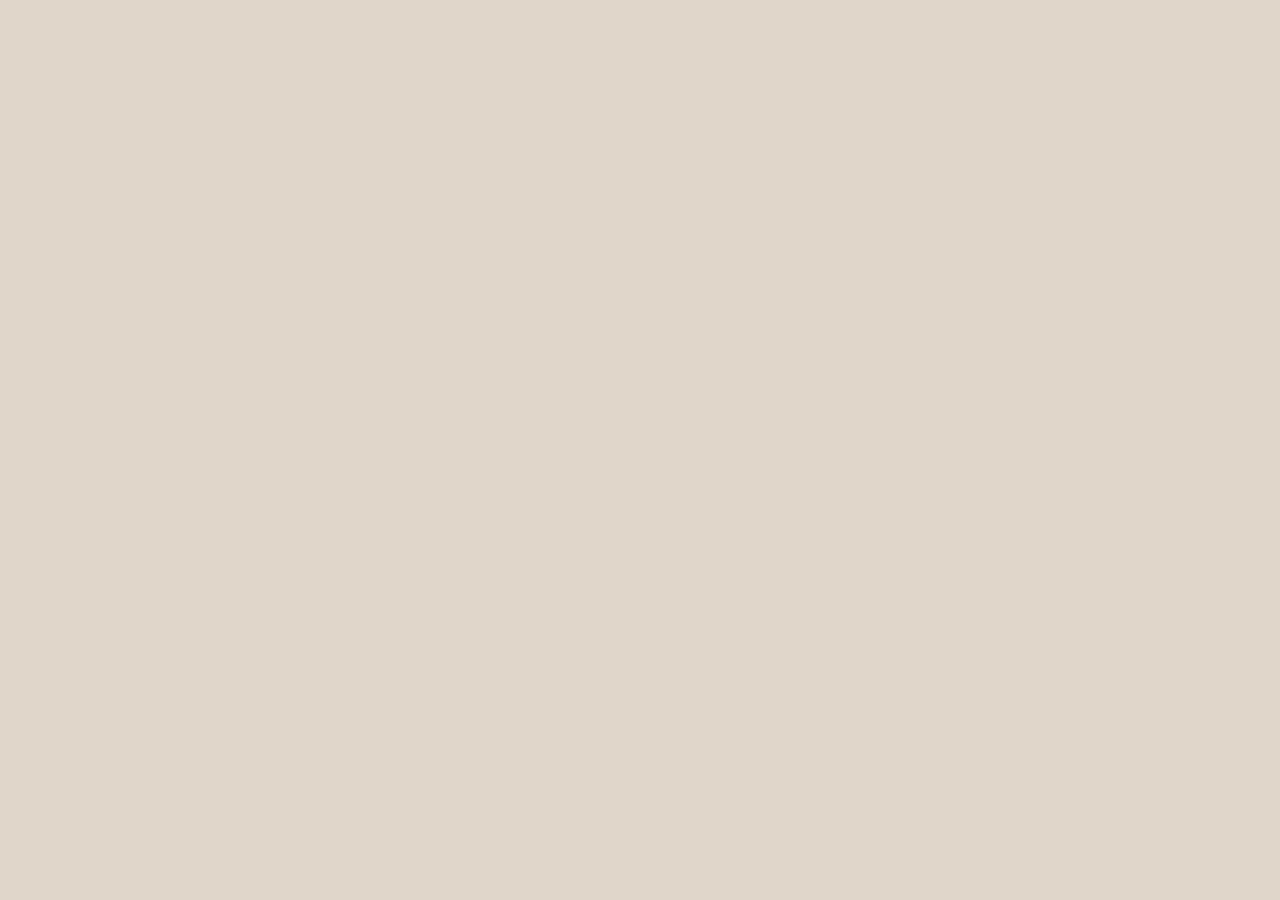
==== menu.html @ de67cc19 "init: add base layout structure" ====
<!doctype html>
<html lang="en">
  <head>
    <meta charset="utf-8" />
    <meta name="viewport" content="width=device-width, initial-scale=1.0" />
    <title>Menu — Coffee House</title>
    <link rel="preconnect" href="https://fonts.googleapis.com" />
    <link rel="preconnect" href="https://fonts.gstatic.com" crossorigin />
    <link
      rel="stylesheet"
      href="https://fonts.googleapis.com/css2?family=Inter:ital,wght@0,400;0,600;1,600&display=swap"
    />
    <link rel="stylesheet" href="style.css" />
  </head>
  <body>
    <header class="header"></header>
    <main class="main"></main>
    <footer class="footer"></footer>
    <dialog class="modal"></dialog>
  </body>
</html>
---- style.css ----
:root {
  --color-text-primary: #403f3d;
  --color-text-inverse: #e1d4c9;
  --color-text-accent: #b0907a;
  --color-bg-page: #e1d4c9;
  --color-bg-container: #665f55;
  --color-bg-overlay: rgba(64, 63, 61, 0.8);
  --color-border-primary: #c1b6ad;
  --color-border-inverse: #665f55;
}

:root.dark {
  --color-text-primary: #e1d4c9;
  --color-text-inverse: #e1d4c9;
  --color-text-accent: #b0907a;
  --color-bg-page: #292826;
  --color-bg-container: #403f3d;
  --color-bg-overlay: rgba(41, 40, 38, 0.8);
  --color-border-primary: #665f55;
  --color-border-inverse: #c1b6ad;
}

*,
*::before,
*::after {
  margin: 0;
  padding: 0;
  box-sizing: border-box;
}

html {
  scroll-behavior: smooth;
}

body {
  font-family:
    "Inter",
    system-ui,
    -apple-system,
    "Segoe UI",
    sans-serif;
  font-size: 16px;
  font-weight: 400;
  line-height: 1.5;
  color: var(--color-text-primary);
  background-color: var(--color-bg-page);
}

h1,
h2,
h3,
h4,
h5,
h6,
p {
  overflow-wrap: break-word;
}

ul,
ol {
  list-style: none;
}

a {
  color: inherit;
  text-decoration: none;
}

img,
picture,
video,
svg {
  display: block;
  max-width: 100%;
}

input,
button,
textarea,
select {
  font: inherit;
  color: inherit;
  background-color: transparent;
  border: none;
}

button {
  cursor: pointer;
}

table {
  border-collapse: collapse;
}

.container {
  max-width: 1390px;
  padding-left: 15px;
  padding-right: 15px;
}
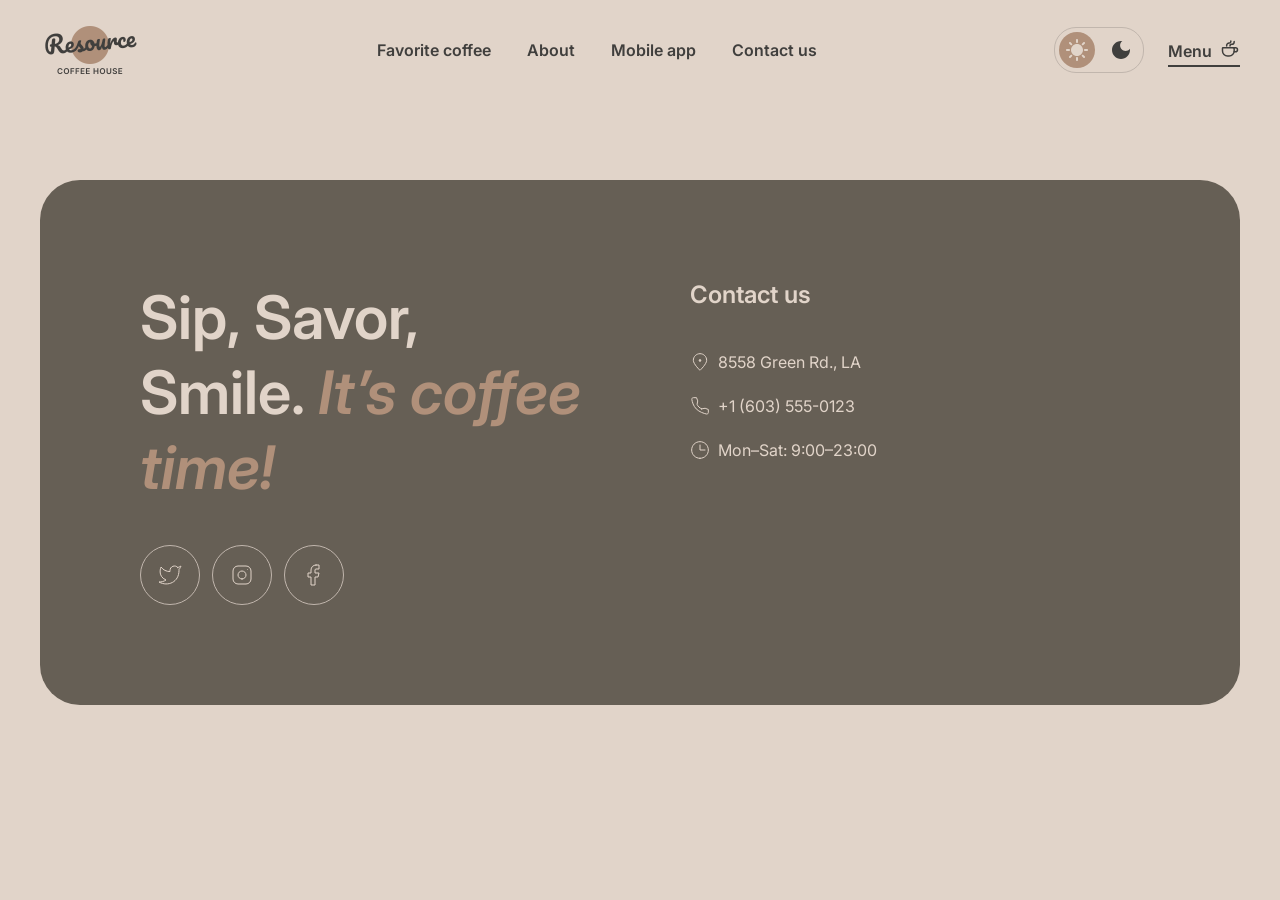
==== commit b577a757: "feat: add layout for hero, about, mobile app and footer" ====
--- a/menu.html
+++ b/menu.html
@@ -1,21 +1,120 @@
-<!doctype html>
+<!DOCTYPE html>
 <html lang="en">
   <head>
-    <meta charset="utf-8" />
-    <meta name="viewport" content="width=device-width, initial-scale=1.0" />
+    <meta charset="utf-8">
+    <meta name="viewport" content="width=device-width, initial-scale=1.0">
     <title>Menu — Coffee House</title>
-    <link rel="preconnect" href="https://fonts.googleapis.com" />
-    <link rel="preconnect" href="https://fonts.gstatic.com" crossorigin />
-    <link
-      rel="stylesheet"
-      href="https://fonts.googleapis.com/css2?family=Inter:ital,wght@0,400;0,600;1,600&display=swap"
-    />
-    <link rel="stylesheet" href="style.css" />
+    <link rel="preload" href="assets/images/logo.png" as="image" type="image/png">
+    <link rel="preload" href="assets/images/logo-dark.png" as="image" type="image/png">
+    <link rel="preconnect" href="https://fonts.googleapis.com">
+    <link rel="preconnect" href="https://fonts.gstatic.com" crossorigin>
+    <link rel="stylesheet" href="https://fonts.googleapis.com/css2?family=Inter:ital,opsz,wght@0,14..32,400;0,14..32,600;1,14..32,600&display=swap">
+    <link rel="stylesheet" href="style.css">
   </head>
   <body>
-    <header class="header"></header>
+<header class="header">
+      <div class="container">
+        <div class="header__menu">
+          <a class="logo" href="index.html">
+            <img class="logo__image logo__image--light" src="assets/images/logo.png" alt="Resource Coffee House" width="100" height="60">
+            <img class="logo__image logo__image--dark" src="assets/images/logo-dark.png" alt="Resource Coffee House" width="100" height="60">
+          </a>
+          <nav class="nav">
+            <ul class="nav__list">
+              <li class="nav__item">
+                <a class="nav__link" href="index.html#favorite-coffee">Favorite coffee</a>
+              </li>
+              <li class="nav__item">
+                <a class="nav__link" href="index.html#about">About</a>
+              </li>
+              <li class="nav__item">
+                <a class="nav__link" href="index.html#mobile-app">Mobile app</a>
+              </li>
+              <li class="nav__item">
+                <a class="nav__link" href="index.html#contacts">Contact us</a>
+              </li>
+            </ul>
+          </nav>
+          <div class="header__actions">
+            <input class="theme-switch__input visually-hidden" type="checkbox" id="theme-switch">
+            <label class="theme-switch" for="theme-switch">
+              <span class="theme-switch__indicator"></span>
+              <span class="theme-switch__icon theme-switch__icon--light"><svg class="theme-switch__svg" viewBox="0 0 22 22" xmlns="http://www.w3.org/2000/svg" xmlns:xlink="http://www.w3.org/1999/xlink" width="22" height="22" fill="none"> <path d="M10 3L10 1C10 0.45 10.45 0 11 0C11.55 0 12 0.45 12 1L12 3C12 3.55 11.55 4 11 4C10.45 4 10 3.55 10 3ZM17.36 6.05L18.77 4.63C19.16 4.24 19.16 3.61 18.77 3.22C18.38 2.83 17.75 2.83 17.36 3.22L15.95 4.64C15.56 5.03 15.56 5.66 15.95 6.05C16.34 6.44 16.97 6.44 17.36 6.05ZM21 10L19 10C18.45 10 18 10.45 18 11C18 11.55 18.45 12 19 12L21 12C21.55 12 22 11.55 22 11C22 10.45 21.55 10 21 10ZM11 18C10.45 18 10 18.45 10 19L10 21C10 21.55 10.45 22 11 22C11.55 22 12 21.55 12 21L12 19C12 18.45 11.55 18 11 18ZM4.64 6.05L3.22 4.64C2.83 4.25 2.83 3.61 3.22 3.23C3.61 2.85 4.25 2.84 4.63 3.23L6.04 4.64C6.43 5.03 6.43 5.67 6.04 6.05C5.65 6.43 5.02 6.44 4.64 6.05ZM15.95 15.95C15.56 16.34 15.56 16.98 15.95 17.36L17.36 18.77C17.75 19.16 18.39 19.16 18.77 18.77C19.16 18.38 19.16 17.74 18.77 17.36L17.36 15.95C16.98 15.56 16.34 15.56 15.95 15.95ZM1 12L3 12C3.55 12 4 11.55 4 11C4 10.45 3.55 10 3 10L1 10C0.45 10 0 10.45 0 11C0 11.55 0.45 12 1 12ZM4.64 18.78L6.05 17.37C6.44 16.98 6.44 16.34 6.05 15.96C5.66 15.58 5.02 15.57 4.64 15.96L3.23 17.37C2.84 17.76 2.84 18.4 3.23 18.78C3.61 19.17 4.25 19.17 4.64 18.78ZM11 5C7.69 5 5 7.69 5 11C5 14.31 7.69 17 11 17C14.31 17 17 14.31 17 11C17 7.69 14.31 5 11 5Z" fill="currentColor" fill-rule="evenodd" /> </svg></span>
+              <span class="theme-switch__icon theme-switch__icon--dark"><svg class="theme-switch__svg" viewBox="0 0 18 18" xmlns="http://www.w3.org/2000/svg" xmlns:xlink="http://www.w3.org/1999/xlink" width="18" height="18" fill="none"> <path d="M9 0C4.03 0 0 4.03 0 9C0 13.97 4.03 18 9 18C13.97 18 18 13.97 18 9C18 8.54 17.96 8.08 17.9 7.64C16.92 9.01 15.32 9.9 13.5 9.9C10.52 9.9 8.1 7.48 8.1 4.5C8.1 2.69 8.99 1.08 10.36 0.0999999C9.92 0.0399999 9.46 0 9 0Z" fill="currentColor" fill-rule="nonzero" /> </svg></span>
+              <span class="visually-hidden">Switch colour theme</span>
+            </label>
+            <a class="menu-link" href="menu.html" aria-current="page"
+              >Menu<svg class="menu-link__icon" viewBox="0 0 24 24" xmlns="http://www.w3.org/2000/svg" xmlns:xlink="http://www.w3.org/1999/xlink" width="20" height="20" fill="none">  <path d="M0 9.4C0 9.73137 0.268629 10 0.6 10L13.4 10C13.7314 10 14 9.73137 14 9.4L14 6C14 2.68629 11.3137 0 8 0L6 0C2.68629 0 0 2.68629 0 6L0 9.4Z" stroke="currentColor" stroke-linecap="round" stroke-linejoin="round" transform="matrix(-1,0,0,-1,17,21)"  vector-effect="non-scaling-stroke"/> <path d="M5 5.5C5 4.5 4.28571 3.5 2.85714 3.5C1.27919 3.5 0 2.22081 0 0.642857L0 0" stroke="currentColor" stroke-linecap="round" stroke-linejoin="round" transform="matrix(-1,0,0,1,17,3.5)"  vector-effect="non-scaling-stroke"/> <path d="M5 6L5 5.5C5 3.84315 3.65685 2.5 2 2.5C0.895431 2.5 0 1.60457 0 0.5L0 0" stroke="currentColor" stroke-linecap="round" stroke-linejoin="round" transform="matrix(-1,0,0,1,13,3)"  vector-effect="non-scaling-stroke"/> <path d="M16 11L18.5 11C19.8807 11 21 12.1193 21 13.5C21 14.8807 19.8807 16 18.5 16L17 16" stroke="currentColor" stroke-linecap="round" stroke-linejoin="round"  vector-effect="non-scaling-stroke"/> </svg></a>
+            <button class="burger" type="button">
+              <span class="visually-hidden">Menu</span>
+              <span class="burger__line burger__line--top"></span>
+              <span class="burger__line burger__line--bottom"></span>
+            </button>
+          </div>
+        </div>
+      </div>
+    </header>
+<div class="mobile-menu">
+      <nav class="mobile-menu__nav">
+        <ul class="mobile-menu__list">
+            <li class="mobile-menu__item"><a class="mobile-menu__link" href="index.html#favorite-coffee">Favorite coffee</a></li>
+            <li class="mobile-menu__item"><a class="mobile-menu__link" href="index.html#about">About</a></li>
+            <li class="mobile-menu__item"><a class="mobile-menu__link" href="index.html#mobile-app">Mobile app</a></li>
+            <li class="mobile-menu__item"><a class="mobile-menu__link" href="index.html#contacts">Contact us</a></li>
+        </ul>
+      </nav>
+      <a class="mobile-menu__cta" href="menu.html" aria-current="page">Menu<svg class="menu-link__icon" viewBox="0 0 24 24" xmlns="http://www.w3.org/2000/svg" xmlns:xlink="http://www.w3.org/1999/xlink" width="20" height="20" fill="none">  <path d="M0 9.4C0 9.73137 0.268629 10 0.6 10L13.4 10C13.7314 10 14 9.73137 14 9.4L14 6C14 2.68629 11.3137 0 8 0L6 0C2.68629 0 0 2.68629 0 6L0 9.4Z" stroke="currentColor" stroke-linecap="round" stroke-linejoin="round" transform="matrix(-1,0,0,-1,17,21)"  vector-effect="non-scaling-stroke"/> <path d="M5 5.5C5 4.5 4.28571 3.5 2.85714 3.5C1.27919 3.5 0 2.22081 0 0.642857L0 0" stroke="currentColor" stroke-linecap="round" stroke-linejoin="round" transform="matrix(-1,0,0,1,17,3.5)"  vector-effect="non-scaling-stroke"/> <path d="M5 6L5 5.5C5 3.84315 3.65685 2.5 2 2.5C0.895431 2.5 0 1.60457 0 0.5L0 0" stroke="currentColor" stroke-linecap="round" stroke-linejoin="round" transform="matrix(-1,0,0,1,13,3)"  vector-effect="non-scaling-stroke"/> <path d="M16 11L18.5 11C19.8807 11 21 12.1193 21 13.5C21 14.8807 19.8807 16 18.5 16L17 16" stroke="currentColor" stroke-linecap="round" stroke-linejoin="round"  vector-effect="non-scaling-stroke"/> </svg></a> </div>
     <main class="main"></main>
-    <footer class="footer"></footer>
+<footer class="footer" id="contacts">
+      <div class="container">
+        <div class="footer__inner">
+          <div class="footer__offer">
+            <h2 class="title title--invert">Sip, Savor, Smile. <em class="title__accent">It&rsquo;s coffee time!</em></h2>
+            <ul class="socials">
+              <li class="socials__item">
+                <a class="social-button" href="#" aria-label="Twitter">
+                  <svg class="social-button__icon" viewBox="0 0 24 24" xmlns="http://www.w3.org/2000/svg" xmlns:xlink="http://www.w3.org/1999/xlink" width="24" height="24" fill="none">  <path d="M19.86 4.54006C19.2577 3.84757 18.4573 3.35675 17.567 3.13398C16.6767 2.91122 15.7395 2.96725 14.8821 3.29451C14.0247 3.62177 13.2884 4.20446 12.773 4.96377C12.2575 5.72309 11.9877 6.62239 12 7.54006L12 8.54006C10.2426 8.58562 8.50127 8.19587 6.93101 7.4055C5.36074 6.61514 4.01032 5.44869 3 4.01006C3 4.01006 -1 13.0101 8 17.0101C5.94053 18.408 3.48716 19.109 1 19.0101C10 24.0101 21 19.0101 21 7.51006C20.9991 7.23151 20.9723 6.95365 20.92 6.68006C21.9406 5.67355 23 3.01006 23 3.01006C23 3.01006 20.9821 4.20217 19.86 4.54006Z" fill-rule="nonzero" stroke="currentColor" stroke-linecap="round" stroke-linejoin="round"  vector-effect="non-scaling-stroke"/> </svg>
+                </a>
+              </li>
+              <li class="socials__item">
+                <a class="social-button" href="#" aria-label="Instagram">
+                  <svg class="social-button__icon" viewBox="0 0 24 24" xmlns="http://www.w3.org/2000/svg" xmlns:xlink="http://www.w3.org/1999/xlink" width="24" height="24" fill="none">  <path d="M12 16C9.79086 16 8 14.2091 8 12C8 9.79086 9.79086 8 12 8C14.2091 8 16 9.79086 16 12C16 14.2091 14.2091 16 12 16Z" stroke="currentColor" stroke-linecap="round" stroke-linejoin="round"  vector-effect="non-scaling-stroke"/> <path d="M3 16C3 18.7614 5.23858 21 8 21L16 21C18.7614 21 21 18.7614 21 16L21 8C21 5.23858 18.7614 3 16 3L8 3C5.23858 3 3 5.23858 3 8L3 16Z" stroke="currentColor"  vector-effect="non-scaling-stroke"/> <path d="M17.5 6.51L17.51 6.5" stroke="currentColor" stroke-linecap="round" stroke-linejoin="round"  vector-effect="non-scaling-stroke"/> </svg>
+                </a>
+              </li>
+              <li class="socials__item">
+                <a class="social-button" href="#" aria-label="Facebook">
+                  <svg class="social-button__icon" viewBox="0 0 24 24" xmlns="http://www.w3.org/2000/svg" xmlns:xlink="http://www.w3.org/1999/xlink" width="24" height="24" fill="none">  <path d="M14 2C12.6739 2 11.4021 2.52678 10.4645 3.46447C9.52678 4.40215 9 5.67392 9 7L9 10L6 10L6 14L9 14L9 22L13 22L13 14L16 14L17 10L13 10L13 7C13 6.73478 13.1054 6.48043 13.2929 6.29289C13.4804 6.10536 13.7348 6 14 6L17 6L17 2L14 2Z" fill-rule="nonzero" stroke="currentColor" stroke-linecap="round" stroke-linejoin="round"  vector-effect="non-scaling-stroke"/> </svg>
+                </a>
+              </li>
+            </ul>
+          </div>
+          <div class="footer__contacts">
+            <h3 class="footer__subtitle">Contact us</h3>
+            <ul class="contacts">
+              <li class="contacts__item">
+                <a class="contacts__link" href="https://maps.google.com/?q=8558+Green+Rd+LA">
+                  <svg class="contacts__icon" viewBox="0 0 24 24" xmlns="http://www.w3.org/2000/svg" xmlns:xlink="http://www.w3.org/1999/xlink" width="20" height="20" fill="none">  <path d="M12 22C12 22 4 14.4183 4 10C4 5.58172 7.58172 2 12 2C16.4183 2 20 5.58172 20 10C20 14.4183 12 22 12 22Z" fill-rule="nonzero" stroke="currentColor"  vector-effect="non-scaling-stroke"/> <path d="M12 11C12.5523 11 13 10.5523 13 10C13 9.44771 12.5523 9 12 9C11.4477 9 11 9.44771 11 10C11 10.5523 11.4477 11 12 11Z" fill="currentColor" fill-rule="evenodd" /> <path d="M12 11C11.4477 11 11 10.5523 11 10C11 9.44771 11.4477 9 12 9C12.5523 9 13 9.44771 13 10C13 10.5523 12.5523 11 12 11Z" fill-rule="evenodd" stroke="currentColor" stroke-linecap="round" stroke-linejoin="round"  vector-effect="non-scaling-stroke"/> </svg>
+                  8558 Green Rd., LA
+                </a>
+              </li>
+              <li class="contacts__item">
+                <a class="contacts__link" href="tel:+16035550123">
+                  <svg class="contacts__icon" viewBox="0 0 24 24" xmlns="http://www.w3.org/2000/svg" xmlns:xlink="http://www.w3.org/1999/xlink" width="20" height="20" fill="none">  <path d="M13.9998 15.5C11.2181 14.1038 9.49985 12.5 8.49985 10L9.2698 5.8699L7.81436 2L4.06344 2C2.9359 2 2.04809 2.93271 2.21653 4.0476C2.63707 6.83112 3.87678 11.8769 7.49985 15.5C11.3043 19.3044 16.7833 20.9557 19.8 21.6123C20.9647 21.8658 21.9999 20.9575 21.9999 19.7655L21.9998 16.1812L18.1181 14.702L13.9998 15.5Z" fill-rule="nonzero" stroke="currentColor" stroke-linecap="round" stroke-linejoin="round"  vector-effect="non-scaling-stroke"/> </svg>
+                  +1 (603) 555-0123
+                </a>
+              </li>
+              <li class="contacts__item">
+                <a class="contacts__link" href="#">
+                  <svg class="contacts__icon" viewBox="0 0 24 24" xmlns="http://www.w3.org/2000/svg" xmlns:xlink="http://www.w3.org/1999/xlink" width="20" height="20" fill="none">  <path d="M12 6L12 12L18 12" stroke="currentColor" stroke-linecap="round" stroke-linejoin="round"  vector-effect="non-scaling-stroke"/> <path d="M12 22C6.47715 22 2 17.5228 2 12C2 6.47715 6.47715 2 12 2C17.5228 2 22 6.47715 22 12C22 17.5228 17.5228 22 12 22Z" stroke="currentColor" stroke-linecap="round" stroke-linejoin="round"  vector-effect="non-scaling-stroke"/> </svg>
+                  Mon–Sat: 9:00–23:00
+                </a>
+              </li>
+            </ul>
+          </div>
+        </div>
+      </div>
+    </footer>
     <dialog class="modal"></dialog>
+    <script src="script.js" defer></script>
   </body>
 </html>
--- a/style.css
+++ b/style.css
@@ -9,7 +9,7 @@
   --color-border-inverse: #665f55;
 }
 
-:root.dark {
+:root[data-theme="dark"] {
   --color-text-primary: #e1d4c9;
   --color-text-inverse: #e1d4c9;
   --color-text-accent: #b0907a;
@@ -26,6 +26,7 @@
   margin: 0;
   padding: 0;
   box-sizing: border-box;
+  -webkit-tap-highlight-color: transparent;
 }
 
 html {
@@ -66,6 +67,20 @@
   text-decoration: none;
 }
 
+::selection {
+  color: var(--color-text-inverse);
+  background-color: var(--color-text-accent);
+}
+
+:focus {
+  outline: none;
+}
+
+:focus-visible {
+  outline: 2px solid var(--color-text-accent);
+  outline-offset: 2px;
+}
+
 img,
 picture,
 video,
@@ -93,7 +108,736 @@
 }
 
 .container {
-  max-width: 1390px;
-  padding-left: 15px;
-  padding-right: 15px;
-}
+  max-width: 1440px;
+  margin: 0 auto;
+  padding: 0 16px;
+}
+
+.header {
+  position: relative;
+  z-index: 20;
+  padding-top: 20px;
+}
+
+.header__menu {
+  display: flex;
+  align-items: center;
+  justify-content: space-between;
+  gap: 24px;
+  min-height: 60px;
+}
+
+.logo {
+  flex-shrink: 0;
+}
+
+.logo__image {
+  width: 100px;
+  height: 60px;
+}
+
+.logo__image--dark {
+  display: none;
+}
+
+:root[data-theme="dark"] .logo__image--light {
+  display: none;
+}
+
+:root[data-theme="dark"] .logo__image--dark {
+  display: block;
+}
+
+.nav {
+  display: none;
+  flex-grow: 1;
+  justify-content: center;
+}
+
+.nav__list {
+  display: flex;
+  flex-wrap: wrap;
+  align-items: center;
+  justify-content: center;
+  gap: 12px clamp(16px, 2.8vw, 40px);
+}
+
+.nav__link {
+  position: relative;
+  font-size: 16px;
+  font-weight: 600;
+  line-height: 1.5;
+}
+
+.nav__link::after {
+  position: absolute;
+  right: 0;
+  bottom: -4px;
+  left: 0;
+  height: 2px;
+  background-color: currentColor;
+  transform: scaleX(0);
+  transition: transform 0.2s;
+  content: "";
+}
+
+.nav__link:hover::after,
+.nav__link:focus-visible::after {
+  transform: scaleX(1);
+}
+
+.header__actions {
+  display: flex;
+  flex-shrink: 0;
+  align-items: center;
+  gap: 12px;
+}
+
+.theme-switch {
+  position: relative;
+  display: inline-flex;
+  align-items: center;
+  gap: 8px;
+  padding: 4px;
+  border: 1px solid var(--color-border-primary);
+  border-radius: 26px;
+  cursor: pointer;
+}
+
+.theme-switch__indicator {
+  position: absolute;
+  top: 4px;
+  left: 4px;
+  width: 44px;
+  height: 44px;
+  background-color: var(--color-text-accent);
+  border-radius: 50%;
+  transition: transform 0.3s ease;
+}
+
+.theme-switch__icon {
+  position: relative;
+  display: flex;
+  align-items: center;
+  justify-content: center;
+  width: 44px;
+  height: 44px;
+  color: var(--color-text-primary);
+  transition: color 0.3s ease;
+}
+
+.theme-switch__icon--light {
+  color: var(--color-text-inverse);
+}
+
+.theme-switch__input:checked + .theme-switch .theme-switch__indicator {
+  transform: translateX(52px);
+}
+
+.theme-switch__input:checked + .theme-switch .theme-switch__icon--light {
+  color: var(--color-text-primary);
+}
+
+.theme-switch__input:checked + .theme-switch .theme-switch__icon--dark {
+  color: var(--color-text-inverse);
+}
+
+.theme-switch__input:focus-visible + .theme-switch {
+  outline: 2px solid var(--color-text-accent);
+  outline-offset: 2px;
+}
+
+.visually-hidden {
+  position: absolute;
+  width: 1px;
+  height: 1px;
+  margin: -1px;
+  padding: 0;
+  overflow: hidden;
+  clip-path: inset(100%);
+  white-space: nowrap;
+}
+
+.menu-link {
+  position: relative;
+  display: none;
+  flex-shrink: 0;
+  align-items: baseline;
+  gap: 8px;
+  font-size: 16px;
+  font-weight: 600;
+  line-height: 1.5;
+  transition: color 0.2s;
+}
+
+.menu-link::after {
+  position: absolute;
+  right: 0;
+  bottom: -4px;
+  left: 0;
+  height: 2px;
+  background-color: currentColor;
+  transform: scaleX(0);
+  transition: transform 0.2s;
+  content: "";
+}
+
+.menu-link:hover::after,
+.menu-link:focus-visible::after,
+.menu-link[aria-current="page"]::after {
+  transform: scaleX(1);
+}
+
+.title {
+  font-size: 32px;
+  font-weight: 600;
+  line-height: 125%;
+  text-align: left;
+}
+
+.title__accent {
+  color: var(--color-text-accent);
+  font-style: italic;
+}
+
+.title--invert {
+  color: var(--color-text-inverse);
+}
+
+.about {
+  margin-top: 100px;
+}
+
+.about__grid {
+  display: grid;
+  gap: 40px;
+  margin-top: 40px;
+}
+
+.about__column {
+  display: grid;
+  min-width: 0;
+  gap: 40px;
+}
+
+.about__image {
+  width: 100%;
+  height: 590px;
+  background-repeat: no-repeat;
+  background-position: center;
+  background-size: cover;
+  border-radius: 40px;
+}
+
+.about__image--table,
+.about__image--man {
+  display: none;
+}
+
+.about__image--woman {
+  background-image: url("assets/images/about-woman.jpg");
+}
+
+.about__image--table {
+  background-image: url("assets/images/about-table.jpg");
+}
+
+.about__image--man {
+  background-image: url("assets/images/about-man.jpg");
+}
+
+.about__image--couple {
+  background-image: url("assets/images/about-couple.jpg");
+}
+
+.mobile-app {
+  margin-top: 100px;
+}
+
+.mobile-app__container {
+  display: flex;
+  flex-direction: column;
+  gap: 40px;
+}
+
+.mobile-app__offer {
+  display: flex;
+  flex-direction: column;
+  gap: 40px;
+}
+
+.mobile-app__text {
+  font-size: 16px;
+  font-weight: 400;
+  line-height: 150%;
+  text-align: left;
+}
+
+.mobile-app__buttons {
+  display: flex;
+  flex-direction: column;
+  gap: 20px;
+}
+
+.store-button {
+  display: inline-flex;
+  align-items: center;
+  gap: 8px;
+  width: 200px;
+  padding: 12px 20px;
+  color: var(--color-text-primary);
+  border: 1px solid var(--color-border-primary);
+  border-radius: 100px;
+  transition:
+    color 0.2s,
+    background-color 0.2s,
+    border-color 0.2s;
+}
+
+.store-button:hover,
+.store-button:focus-visible {
+  color: var(--color-text-inverse);
+  background-color: var(--color-bg-container);
+  border-color: var(--color-bg-container);
+}
+
+.store-button__icon {
+  flex-shrink: 0;
+}
+
+.store-button__label {
+  display: flex;
+  flex-direction: column;
+}
+
+.store-button__caption {
+  font-size: 10px;
+  font-weight: 600;
+  line-height: 1.4;
+}
+
+.store-button__name {
+  font-size: 18px;
+  font-weight: 600;
+  line-height: 1.25;
+}
+
+.mobile-app__screens {
+  width: 100%;
+  aspect-ratio: 1 / 1;
+  background-image: url("assets/images/mobile-app.png");
+  background-repeat: no-repeat;
+  background-position: center;
+  background-size: contain;
+}
+
+.footer__container {
+  display: flex;
+  flex-direction: column;
+  justify-content: center;
+  align-items: center;
+  gap: 40px;
+  padding: 60px 16px 60px 16px;
+  border-radius: 40px;
+}
+
+.footer {
+  margin-top: 100px;
+  margin-bottom: 20px;
+}
+
+.footer__inner {
+  display: flex;
+  flex-direction: column;
+  gap: 40px;
+  padding: 60px 16px;
+  color: var(--color-text-inverse);
+  background-color: var(--color-bg-container);
+  border-radius: 40px;
+}
+
+.footer__offer {
+  display: flex;
+  flex-direction: column;
+  gap: 40px;
+}
+
+.socials {
+  display: flex;
+  gap: 12px;
+}
+
+.social-button {
+  display: flex;
+  align-items: center;
+  justify-content: center;
+  width: 60px;
+  height: 60px;
+  color: var(--color-text-inverse);
+  border: 1px solid var(--color-border-primary);
+  border-radius: 50%;
+  transition:
+    color 0.2s,
+    background-color 0.2s;
+}
+
+.social-button:hover,
+.social-button:focus-visible {
+  color: var(--color-bg-container);
+  background-color: var(--color-text-inverse);
+}
+
+.footer__contacts {
+  display: flex;
+  flex-direction: column;
+  gap: 40px;
+}
+
+.footer__subtitle {
+  color: var(--color-text-inverse);
+  font-size: 24px;
+  font-weight: 600;
+  line-height: 125%;
+  text-align: left;
+}
+
+.contacts {
+  display: flex;
+  flex-direction: column;
+  gap: 16px;
+}
+
+.contacts__link {
+  position: relative;
+  display: inline-flex;
+  align-items: center;
+  gap: 8px;
+  font-size: 16px;
+  line-height: 1.5;
+}
+
+.contacts__link::after {
+  position: absolute;
+  right: 0;
+  bottom: -4px;
+  left: 0;
+  height: 2px;
+  background-color: currentColor;
+  transform: scaleX(0);
+  transition: transform 0.2s;
+  content: "";
+}
+
+.contacts__link:hover::after,
+.contacts__link:focus-visible::after {
+  transform: scaleX(1);
+}
+
+.contacts__icon {
+  flex-shrink: 0;
+}
+
+.burger {
+  display: flex;
+  flex-direction: column;
+  align-items: center;
+  justify-content: center;
+  gap: 8px;
+  width: 44px;
+  height: 44px;
+  border: 1px solid var(--color-bg-container);
+  border-radius: 50%;
+}
+
+.burger__line {
+  width: 16px;
+  height: 1.5px;
+  background-color: var(--color-text-primary);
+  border-radius: 1px;
+  transition: transform 0.2s;
+}
+
+.burger--open .burger__line--top {
+  transform: translateY(4.75px) rotate(45deg);
+}
+
+.burger--open .burger__line--bottom {
+  transform: translateY(-4.75px) rotate(-45deg);
+}
+
+.mobile-menu {
+  position: fixed;
+  display: none;
+  top: 100px;
+  right: 0;
+  bottom: 0;
+  left: 0;
+  z-index: 10;
+  flex-direction: column;
+  align-items: center;
+  justify-content: center;
+  gap: 100px;
+  padding: 60px 16px;
+  background-color: var(--color-bg-page);
+}
+
+.mobile-menu--open {
+  display: flex;
+}
+
+.mobile-menu__list {
+  display: flex;
+  flex-direction: column;
+  gap: 60px;
+  text-align: center;
+}
+
+.mobile-menu__link,
+.mobile-menu__cta {
+  font-size: 32px;
+  font-weight: 600;
+  line-height: 1.25;
+}
+
+.mobile-menu__cta {
+  position: relative;
+  display: flex;
+  align-items: center;
+  gap: 16px;
+}
+
+.mobile-menu__cta::after {
+  position: absolute;
+  right: 0;
+  bottom: -8px;
+  left: 0;
+  height: 2px;
+  background-color: currentColor;
+  transform: scaleX(0);
+  transition: transform 0.2s;
+  content: "";
+}
+
+.mobile-menu__cta:hover::after,
+.mobile-menu__cta:focus-visible::after,
+.mobile-menu__cta[aria-current="page"]::after {
+  transform: scaleX(1);
+}
+
+.mobile-menu__cta .menu-link__icon {
+  width: 40px;
+  height: 40px;
+  stroke-width: 2;
+}
+
+.is-locked {
+  overflow: hidden;
+}
+
+.hero {
+  margin-top: 20px;
+}
+
+.hero__inner {
+  padding: 60px 16px;
+  color: var(--color-text-inverse);
+  background-image: url("assets/images/hero.jpg");
+  background-repeat: no-repeat;
+  background-position: center;
+  background-size: cover;
+  border-radius: 40px;
+}
+
+.hero__offer {
+  display: flex;
+  flex-direction: column;
+  gap: 40px;
+  max-width: 530px;
+}
+
+.hero__title {
+  font-size: 42px;
+  font-weight: 600;
+  line-height: 1.15;
+}
+
+.hero__text {
+  font-size: 16px;
+  line-height: 1.5;
+}
+
+.menu-link__icon {
+  stroke-width: 1.5;
+}
+
+.menu-link .menu-link__icon {
+  transform: translateY(1.5px);
+}
+
+.button__icon {
+  stroke-width: 1.5;
+}
+
+.button {
+  display: inline-flex;
+  align-items: center;
+  justify-content: center;
+  width: 200px;
+  height: 64px;
+  font-size: 16px;
+  font-weight: 600;
+  line-height: 1.5;
+  color: var(--color-text-primary);
+  background-color: var(--color-bg-page);
+  border-radius: 100px;
+}
+
+.button__icon {
+  flex-shrink: 0;
+  max-width: 0;
+  margin-left: 0;
+  overflow: hidden;
+  opacity: 0;
+  transition:
+    max-width 0.25s ease,
+    margin-left 0.25s ease,
+    opacity 0.25s ease;
+}
+
+.button:hover .button__icon,
+.button:focus-visible .button__icon {
+  max-width: 20px;
+  margin-left: 8px;
+  opacity: 1;
+}
+
+
+@media (min-width: 768px) {
+  .container {
+    padding: 0 40px;
+  }
+
+  .header__actions {
+    gap: 24px;
+  }
+
+  .hero__inner {
+    padding: 100px 60px;
+  }
+
+  .hero__title {
+    font-size: 72px;
+    line-height: 1.05;
+  }
+
+  .mobile-menu {
+    padding: 60px 40px;
+  }
+  .mobile-app__container {
+    gap: 100px;
+  }
+
+  .mobile-app__buttons {
+    flex-direction: row;
+  }
+
+  .mobile-app__screens {
+    max-width: 630px;
+    margin: 0 auto;
+  }
+
+  .footer__inner {
+    gap: 100px;
+    padding: 100px 60px;
+  }
+
+  .title {
+    font-size: 60px;
+  }
+}
+
+@media (min-width: 1024px) {
+  .hero__inner {
+    padding: 100px;
+  }
+
+  .theme-switch {
+    padding: 4px;
+    border-radius: 22px;
+  }
+
+  .theme-switch__indicator {
+    left: 4px;
+    width: 36px;
+    height: 36px;
+  }
+
+  .theme-switch__icon {
+    width: 36px;
+    height: 36px;
+  }
+
+  .theme-switch__input:checked + .theme-switch .theme-switch__indicator {
+    transform: translateX(44px);
+  }
+
+  .nav {
+    display: flex;
+  }
+
+  .menu-link {
+    display: flex;
+  }
+
+  .burger,
+  .mobile-menu {
+    display: none;
+  }
+
+  .mobile-app__container {
+    flex-direction: row;
+    align-items: center;
+    gap: 100px;
+  }
+
+  .mobile-app__offer {
+    flex-shrink: 0;
+    width: 630px;
+  }
+
+  .mobile-app__screens {
+    margin: 0;
+  }
+
+  .footer__inner {
+    flex-direction: row;
+    gap: 100px;
+    padding: 100px;
+  }
+
+  .footer__offer,
+  .footer__contacts {
+    width: 530px;
+  }
+
+  .about__grid {
+    grid-template-columns: repeat(2, 1fr);
+  }
+
+  .about__image {
+    height: auto;
+  }
+
+  .about__image--table,
+  .about__image--man {
+    display: block;
+  }
+
+  .about__image--tall {
+    aspect-ratio: 66 / 59;
+  }
+
+  .about__image--wide {
+    aspect-ratio: 66 / 43;
+  }
+}
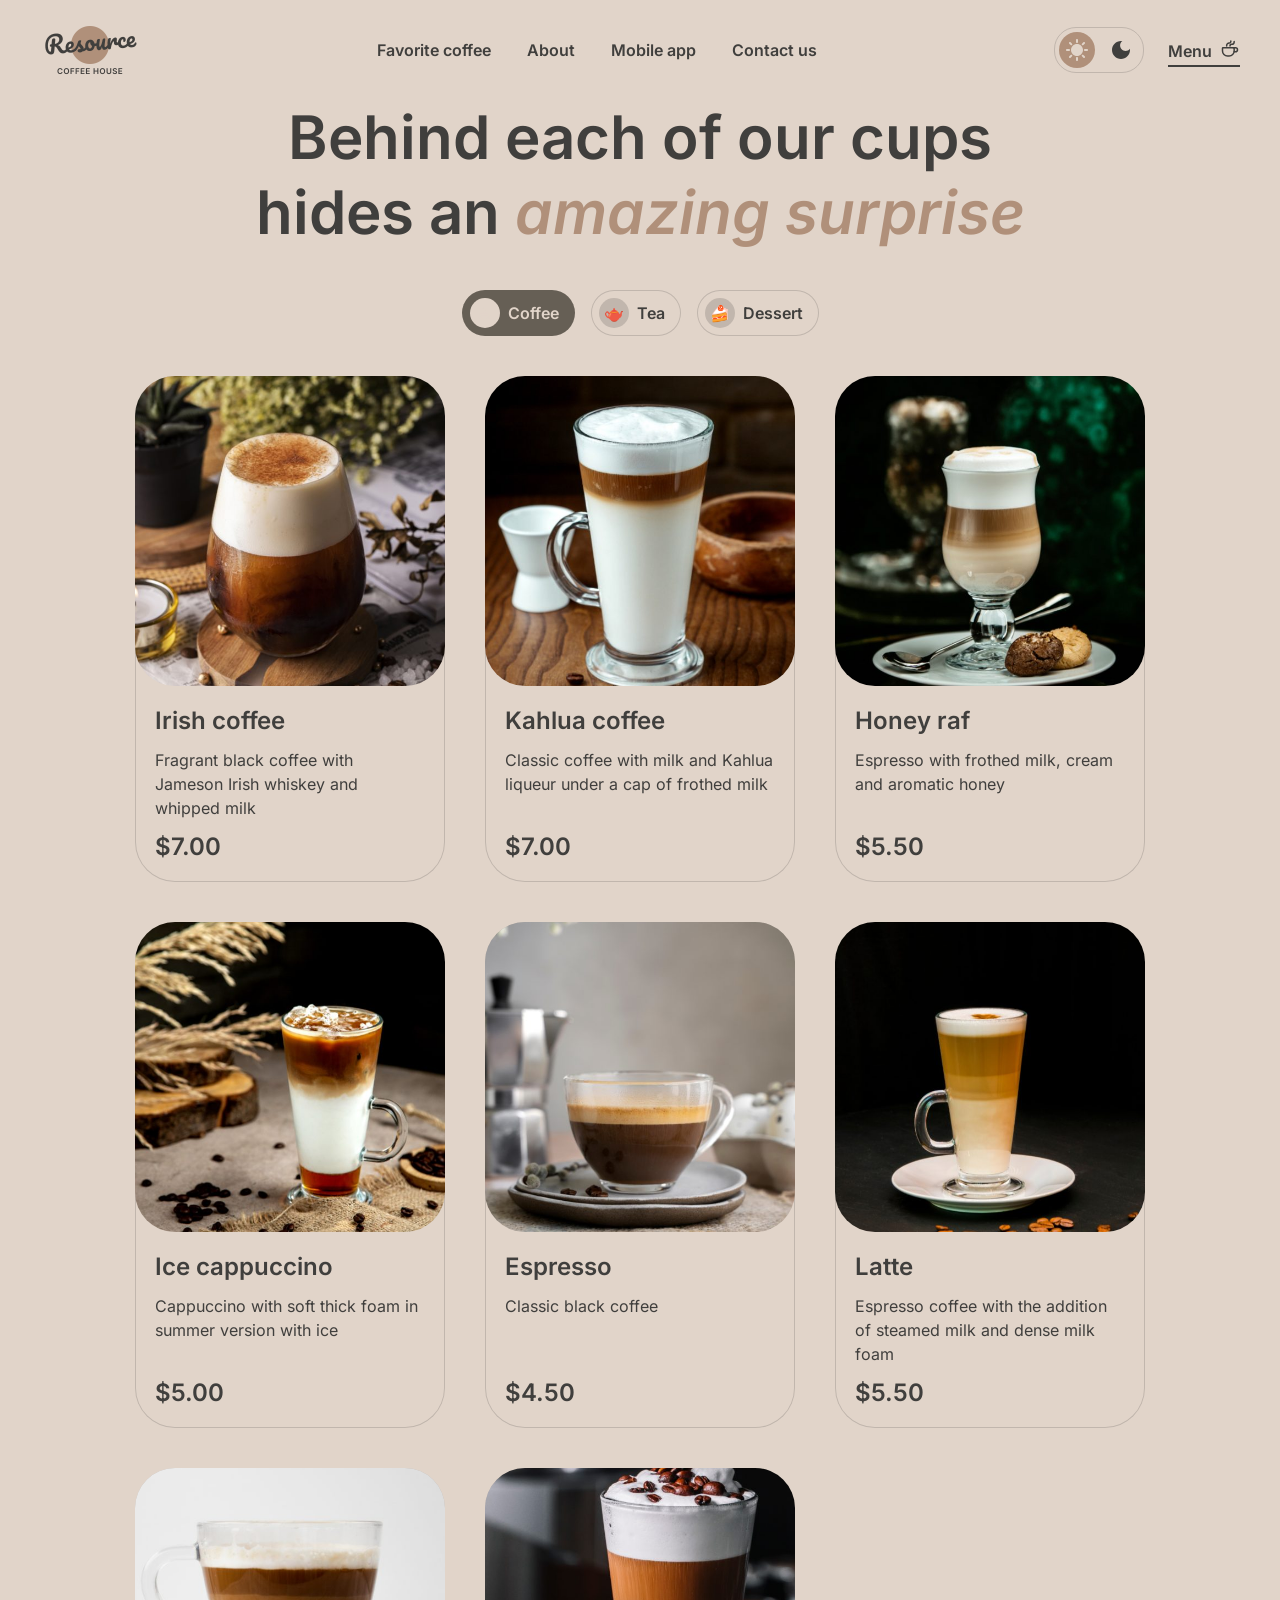
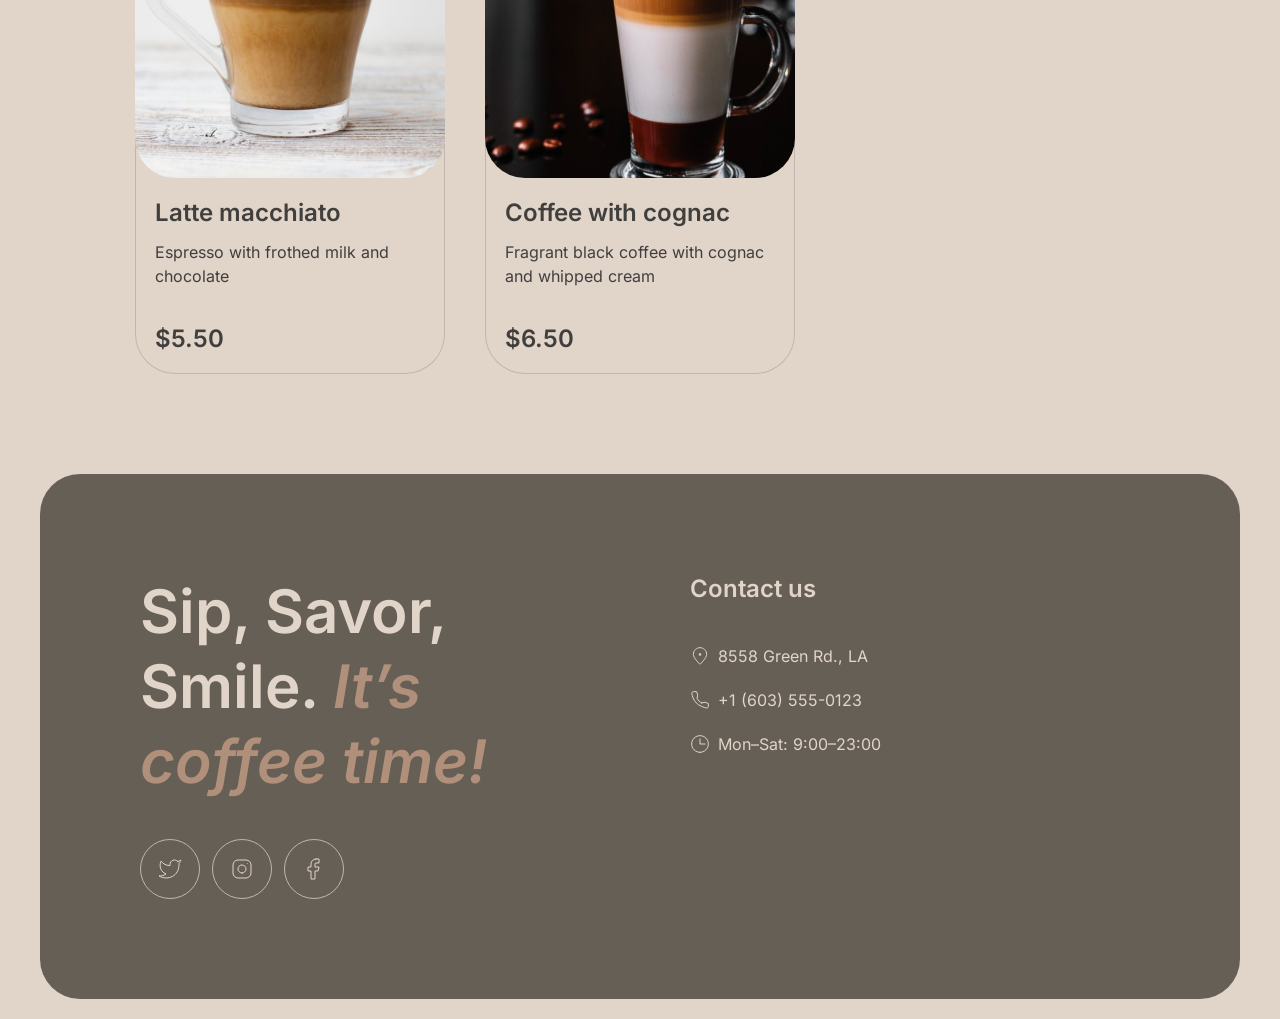
==== commit 79ae905e: "feat: add menu catalogue with categories and product cards" ====
--- a/menu.html
+++ b/menu.html
@@ -1,28 +1,57 @@
-<!DOCTYPE html>
+<!doctype html>
 <html lang="en">
   <head>
-    <meta charset="utf-8">
-    <meta name="viewport" content="width=device-width, initial-scale=1.0">
+    <meta charset="utf-8" />
+    <meta name="viewport" content="width=device-width, initial-scale=1.0" />
     <title>Menu — Coffee House</title>
-    <link rel="preload" href="assets/images/logo.png" as="image" type="image/png">
-    <link rel="preload" href="assets/images/logo-dark.png" as="image" type="image/png">
-    <link rel="preconnect" href="https://fonts.googleapis.com">
-    <link rel="preconnect" href="https://fonts.gstatic.com" crossorigin>
-    <link rel="stylesheet" href="https://fonts.googleapis.com/css2?family=Inter:ital,opsz,wght@0,14..32,400;0,14..32,600;1,14..32,600&display=swap">
-    <link rel="stylesheet" href="style.css">
+    <link
+      rel="preload"
+      href="assets/images/logo.png"
+      as="image"
+      type="image/png"
+    />
+    <link
+      rel="preload"
+      href="assets/images/logo-dark.png"
+      as="image"
+      type="image/png"
+    />
+    <link rel="preconnect" href="https://fonts.googleapis.com" />
+    <link rel="preconnect" href="https://fonts.gstatic.com" crossorigin />
+    <link
+      rel="stylesheet"
+      href="https://fonts.googleapis.com/css2?family=Inter:ital,opsz,wght@0,14..32,400;0,14..32,600;1,14..32,600&display=swap"
+    />
+    <link rel="stylesheet" href="style.css" />
   </head>
   <body>
-<header class="header">
+    <header class="header">
       <div class="container">
         <div class="header__menu">
           <a class="logo" href="index.html">
-            <img class="logo__image logo__image--light" src="assets/images/logo.png" alt="Resource Coffee House" width="100" height="60">
-            <img class="logo__image logo__image--dark" src="assets/images/logo-dark.png" alt="Resource Coffee House" width="100" height="60">
+            <img
+              class="logo__image logo__image--light"
+              src="assets/images/logo.png"
+              alt="Coffee House"
+              width="100"
+              height="60"
+              loading="lazy"
+            />
+            <img
+              class="logo__image logo__image--dark"
+              src="assets/images/logo-dark.png"
+              alt="Coffee House"
+              width="100"
+              height="60"
+              loading="lazy"
+            />
           </a>
           <nav class="nav">
             <ul class="nav__list">
               <li class="nav__item">
-                <a class="nav__link" href="index.html#favorite-coffee">Favorite coffee</a>
+                <a class="nav__link" href="index.html#favorite-coffee"
+                  >Favorite coffee</a
+                >
               </li>
               <li class="nav__item">
                 <a class="nav__link" href="index.html#about">About</a>
@@ -36,15 +65,89 @@
             </ul>
           </nav>
           <div class="header__actions">
-            <input class="theme-switch__input visually-hidden" type="checkbox" id="theme-switch">
+            <input
+              class="theme-switch__input visually-hidden"
+              type="checkbox"
+              id="theme-switch"
+            />
             <label class="theme-switch" for="theme-switch">
               <span class="theme-switch__indicator"></span>
-              <span class="theme-switch__icon theme-switch__icon--light"><svg class="theme-switch__svg" viewBox="0 0 22 22" xmlns="http://www.w3.org/2000/svg" xmlns:xlink="http://www.w3.org/1999/xlink" width="22" height="22" fill="none"> <path d="M10 3L10 1C10 0.45 10.45 0 11 0C11.55 0 12 0.45 12 1L12 3C12 3.55 11.55 4 11 4C10.45 4 10 3.55 10 3ZM17.36 6.05L18.77 4.63C19.16 4.24 19.16 3.61 18.77 3.22C18.38 2.83 17.75 2.83 17.36 3.22L15.95 4.64C15.56 5.03 15.56 5.66 15.95 6.05C16.34 6.44 16.97 6.44 17.36 6.05ZM21 10L19 10C18.45 10 18 10.45 18 11C18 11.55 18.45 12 19 12L21 12C21.55 12 22 11.55 22 11C22 10.45 21.55 10 21 10ZM11 18C10.45 18 10 18.45 10 19L10 21C10 21.55 10.45 22 11 22C11.55 22 12 21.55 12 21L12 19C12 18.45 11.55 18 11 18ZM4.64 6.05L3.22 4.64C2.83 4.25 2.83 3.61 3.22 3.23C3.61 2.85 4.25 2.84 4.63 3.23L6.04 4.64C6.43 5.03 6.43 5.67 6.04 6.05C5.65 6.43 5.02 6.44 4.64 6.05ZM15.95 15.95C15.56 16.34 15.56 16.98 15.95 17.36L17.36 18.77C17.75 19.16 18.39 19.16 18.77 18.77C19.16 18.38 19.16 17.74 18.77 17.36L17.36 15.95C16.98 15.56 16.34 15.56 15.95 15.95ZM1 12L3 12C3.55 12 4 11.55 4 11C4 10.45 3.55 10 3 10L1 10C0.45 10 0 10.45 0 11C0 11.55 0.45 12 1 12ZM4.64 18.78L6.05 17.37C6.44 16.98 6.44 16.34 6.05 15.96C5.66 15.58 5.02 15.57 4.64 15.96L3.23 17.37C2.84 17.76 2.84 18.4 3.23 18.78C3.61 19.17 4.25 19.17 4.64 18.78ZM11 5C7.69 5 5 7.69 5 11C5 14.31 7.69 17 11 17C14.31 17 17 14.31 17 11C17 7.69 14.31 5 11 5Z" fill="currentColor" fill-rule="evenodd" /> </svg></span>
-              <span class="theme-switch__icon theme-switch__icon--dark"><svg class="theme-switch__svg" viewBox="0 0 18 18" xmlns="http://www.w3.org/2000/svg" xmlns:xlink="http://www.w3.org/1999/xlink" width="18" height="18" fill="none"> <path d="M9 0C4.03 0 0 4.03 0 9C0 13.97 4.03 18 9 18C13.97 18 18 13.97 18 9C18 8.54 17.96 8.08 17.9 7.64C16.92 9.01 15.32 9.9 13.5 9.9C10.52 9.9 8.1 7.48 8.1 4.5C8.1 2.69 8.99 1.08 10.36 0.0999999C9.92 0.0399999 9.46 0 9 0Z" fill="currentColor" fill-rule="nonzero" /> </svg></span>
+              <span class="theme-switch__icon theme-switch__icon--light"
+                ><svg
+                  class="theme-switch__svg"
+                  viewBox="0 0 22 22"
+                  xmlns="http://www.w3.org/2000/svg"
+                  xmlns:xlink="http://www.w3.org/1999/xlink"
+                  width="22"
+                  height="22"
+                  fill="none"
+                >
+                  <path
+                    d="M10 3L10 1C10 0.45 10.45 0 11 0C11.55 0 12 0.45 12 1L12 3C12 3.55 11.55 4 11 4C10.45 4 10 3.55 10 3ZM17.36 6.05L18.77 4.63C19.16 4.24 19.16 3.61 18.77 3.22C18.38 2.83 17.75 2.83 17.36 3.22L15.95 4.64C15.56 5.03 15.56 5.66 15.95 6.05C16.34 6.44 16.97 6.44 17.36 6.05ZM21 10L19 10C18.45 10 18 10.45 18 11C18 11.55 18.45 12 19 12L21 12C21.55 12 22 11.55 22 11C22 10.45 21.55 10 21 10ZM11 18C10.45 18 10 18.45 10 19L10 21C10 21.55 10.45 22 11 22C11.55 22 12 21.55 12 21L12 19C12 18.45 11.55 18 11 18ZM4.64 6.05L3.22 4.64C2.83 4.25 2.83 3.61 3.22 3.23C3.61 2.85 4.25 2.84 4.63 3.23L6.04 4.64C6.43 5.03 6.43 5.67 6.04 6.05C5.65 6.43 5.02 6.44 4.64 6.05ZM15.95 15.95C15.56 16.34 15.56 16.98 15.95 17.36L17.36 18.77C17.75 19.16 18.39 19.16 18.77 18.77C19.16 18.38 19.16 17.74 18.77 17.36L17.36 15.95C16.98 15.56 16.34 15.56 15.95 15.95ZM1 12L3 12C3.55 12 4 11.55 4 11C4 10.45 3.55 10 3 10L1 10C0.45 10 0 10.45 0 11C0 11.55 0.45 12 1 12ZM4.64 18.78L6.05 17.37C6.44 16.98 6.44 16.34 6.05 15.96C5.66 15.58 5.02 15.57 4.64 15.96L3.23 17.37C2.84 17.76 2.84 18.4 3.23 18.78C3.61 19.17 4.25 19.17 4.64 18.78ZM11 5C7.69 5 5 7.69 5 11C5 14.31 7.69 17 11 17C14.31 17 17 14.31 17 11C17 7.69 14.31 5 11 5Z"
+                    fill="currentColor"
+                    fill-rule="evenodd"
+                  /></svg
+              ></span>
+              <span class="theme-switch__icon theme-switch__icon--dark"
+                ><svg
+                  class="theme-switch__svg"
+                  viewBox="0 0 18 18"
+                  xmlns="http://www.w3.org/2000/svg"
+                  xmlns:xlink="http://www.w3.org/1999/xlink"
+                  width="18"
+                  height="18"
+                  fill="none"
+                >
+                  <path
+                    d="M9 0C4.03 0 0 4.03 0 9C0 13.97 4.03 18 9 18C13.97 18 18 13.97 18 9C18 8.54 17.96 8.08 17.9 7.64C16.92 9.01 15.32 9.9 13.5 9.9C10.52 9.9 8.1 7.48 8.1 4.5C8.1 2.69 8.99 1.08 10.36 0.0999999C9.92 0.0399999 9.46 0 9 0Z"
+                    fill="currentColor"
+                    fill-rule="nonzero"
+                  /></svg
+              ></span>
               <span class="visually-hidden">Switch colour theme</span>
             </label>
             <a class="menu-link" href="menu.html" aria-current="page"
-              >Menu<svg class="menu-link__icon" viewBox="0 0 24 24" xmlns="http://www.w3.org/2000/svg" xmlns:xlink="http://www.w3.org/1999/xlink" width="20" height="20" fill="none">  <path d="M0 9.4C0 9.73137 0.268629 10 0.6 10L13.4 10C13.7314 10 14 9.73137 14 9.4L14 6C14 2.68629 11.3137 0 8 0L6 0C2.68629 0 0 2.68629 0 6L0 9.4Z" stroke="currentColor" stroke-linecap="round" stroke-linejoin="round" transform="matrix(-1,0,0,-1,17,21)"  vector-effect="non-scaling-stroke"/> <path d="M5 5.5C5 4.5 4.28571 3.5 2.85714 3.5C1.27919 3.5 0 2.22081 0 0.642857L0 0" stroke="currentColor" stroke-linecap="round" stroke-linejoin="round" transform="matrix(-1,0,0,1,17,3.5)"  vector-effect="non-scaling-stroke"/> <path d="M5 6L5 5.5C5 3.84315 3.65685 2.5 2 2.5C0.895431 2.5 0 1.60457 0 0.5L0 0" stroke="currentColor" stroke-linecap="round" stroke-linejoin="round" transform="matrix(-1,0,0,1,13,3)"  vector-effect="non-scaling-stroke"/> <path d="M16 11L18.5 11C19.8807 11 21 12.1193 21 13.5C21 14.8807 19.8807 16 18.5 16L17 16" stroke="currentColor" stroke-linecap="round" stroke-linejoin="round"  vector-effect="non-scaling-stroke"/> </svg></a>
+              >Menu<svg
+                class="menu-link__icon"
+                viewBox="0 0 24 24"
+                xmlns="http://www.w3.org/2000/svg"
+                xmlns:xlink="http://www.w3.org/1999/xlink"
+                width="20"
+                height="20"
+                fill="none"
+              >
+                <path
+                  d="M0 9.4C0 9.73137 0.268629 10 0.6 10L13.4 10C13.7314 10 14 9.73137 14 9.4L14 6C14 2.68629 11.3137 0 8 0L6 0C2.68629 0 0 2.68629 0 6L0 9.4Z"
+                  stroke="currentColor"
+                  stroke-linecap="round"
+                  stroke-linejoin="round"
+                  transform="matrix(-1,0,0,-1,17,21)"
+                  vector-effect="non-scaling-stroke"
+                />
+                <path
+                  d="M5 5.5C5 4.5 4.28571 3.5 2.85714 3.5C1.27919 3.5 0 2.22081 0 0.642857L0 0"
+                  stroke="currentColor"
+                  stroke-linecap="round"
+                  stroke-linejoin="round"
+                  transform="matrix(-1,0,0,1,17,3.5)"
+                  vector-effect="non-scaling-stroke"
+                />
+                <path
+                  d="M5 6L5 5.5C5 3.84315 3.65685 2.5 2 2.5C0.895431 2.5 0 1.60457 0 0.5L0 0"
+                  stroke="currentColor"
+                  stroke-linecap="round"
+                  stroke-linejoin="round"
+                  transform="matrix(-1,0,0,1,13,3)"
+                  vector-effect="non-scaling-stroke"
+                />
+                <path
+                  d="M16 11L18.5 11C19.8807 11 21 12.1193 21 13.5C21 14.8807 19.8807 16 18.5 16L17 16"
+                  stroke="currentColor"
+                  stroke-linecap="round"
+                  stroke-linejoin="round"
+                  vector-effect="non-scaling-stroke"
+                /></svg
+            ></a>
             <button class="burger" type="button">
               <span class="visually-hidden">Menu</span>
               <span class="burger__line burger__line--top"></span>
@@ -54,36 +157,530 @@
         </div>
       </div>
     </header>
-<div class="mobile-menu">
+    <div class="mobile-menu">
       <nav class="mobile-menu__nav">
         <ul class="mobile-menu__list">
-            <li class="mobile-menu__item"><a class="mobile-menu__link" href="index.html#favorite-coffee">Favorite coffee</a></li>
-            <li class="mobile-menu__item"><a class="mobile-menu__link" href="index.html#about">About</a></li>
-            <li class="mobile-menu__item"><a class="mobile-menu__link" href="index.html#mobile-app">Mobile app</a></li>
-            <li class="mobile-menu__item"><a class="mobile-menu__link" href="index.html#contacts">Contact us</a></li>
+          <li class="mobile-menu__item">
+            <a class="mobile-menu__link" href="index.html#favorite-coffee"
+              >Favorite coffee</a
+            >
+          </li>
+          <li class="mobile-menu__item">
+            <a class="mobile-menu__link" href="index.html#about">About</a>
+          </li>
+          <li class="mobile-menu__item">
+            <a class="mobile-menu__link" href="index.html#mobile-app"
+              >Mobile app</a
+            >
+          </li>
+          <li class="mobile-menu__item">
+            <a class="mobile-menu__link" href="index.html#contacts"
+              >Contact us</a
+            >
+          </li>
         </ul>
       </nav>
-      <a class="mobile-menu__cta" href="menu.html" aria-current="page">Menu<svg class="menu-link__icon" viewBox="0 0 24 24" xmlns="http://www.w3.org/2000/svg" xmlns:xlink="http://www.w3.org/1999/xlink" width="20" height="20" fill="none">  <path d="M0 9.4C0 9.73137 0.268629 10 0.6 10L13.4 10C13.7314 10 14 9.73137 14 9.4L14 6C14 2.68629 11.3137 0 8 0L6 0C2.68629 0 0 2.68629 0 6L0 9.4Z" stroke="currentColor" stroke-linecap="round" stroke-linejoin="round" transform="matrix(-1,0,0,-1,17,21)"  vector-effect="non-scaling-stroke"/> <path d="M5 5.5C5 4.5 4.28571 3.5 2.85714 3.5C1.27919 3.5 0 2.22081 0 0.642857L0 0" stroke="currentColor" stroke-linecap="round" stroke-linejoin="round" transform="matrix(-1,0,0,1,17,3.5)"  vector-effect="non-scaling-stroke"/> <path d="M5 6L5 5.5C5 3.84315 3.65685 2.5 2 2.5C0.895431 2.5 0 1.60457 0 0.5L0 0" stroke="currentColor" stroke-linecap="round" stroke-linejoin="round" transform="matrix(-1,0,0,1,13,3)"  vector-effect="non-scaling-stroke"/> <path d="M16 11L18.5 11C19.8807 11 21 12.1193 21 13.5C21 14.8807 19.8807 16 18.5 16L17 16" stroke="currentColor" stroke-linecap="round" stroke-linejoin="round"  vector-effect="non-scaling-stroke"/> </svg></a> </div>
-    <main class="main"></main>
-<footer class="footer" id="contacts">
+      <a class="mobile-menu__cta" href="menu.html" aria-current="page"
+        >Menu<svg
+          class="menu-link__icon"
+          viewBox="0 0 24 24"
+          xmlns="http://www.w3.org/2000/svg"
+          xmlns:xlink="http://www.w3.org/1999/xlink"
+          width="20"
+          height="20"
+          fill="none"
+        >
+          <path
+            d="M0 9.4C0 9.73137 0.268629 10 0.6 10L13.4 10C13.7314 10 14 9.73137 14 9.4L14 6C14 2.68629 11.3137 0 8 0L6 0C2.68629 0 0 2.68629 0 6L0 9.4Z"
+            stroke="currentColor"
+            stroke-linecap="round"
+            stroke-linejoin="round"
+            transform="matrix(-1,0,0,-1,17,21)"
+            vector-effect="non-scaling-stroke"
+          />
+          <path
+            d="M5 5.5C5 4.5 4.28571 3.5 2.85714 3.5C1.27919 3.5 0 2.22081 0 0.642857L0 0"
+            stroke="currentColor"
+            stroke-linecap="round"
+            stroke-linejoin="round"
+            transform="matrix(-1,0,0,1,17,3.5)"
+            vector-effect="non-scaling-stroke"
+          />
+          <path
+            d="M5 6L5 5.5C5 3.84315 3.65685 2.5 2 2.5C0.895431 2.5 0 1.60457 0 0.5L0 0"
+            stroke="currentColor"
+            stroke-linecap="round"
+            stroke-linejoin="round"
+            transform="matrix(-1,0,0,1,13,3)"
+            vector-effect="non-scaling-stroke"
+          />
+          <path
+            d="M16 11L18.5 11C19.8807 11 21 12.1193 21 13.5C21 14.8807 19.8807 16 18.5 16L17 16"
+            stroke="currentColor"
+            stroke-linecap="round"
+            stroke-linejoin="round"
+            vector-effect="non-scaling-stroke"
+          /></svg
+      ></a>
+    </div>
+    <main class="main">
+      <section class="menu section section--first">
+        <div class="container menu__container">
+          <h2 class="title title--center menu__title">
+            Behind each of our cups hides an
+            <em class="title__accent">amazing surprise</em>
+          </h2>
+          <div class="menu__inner">
+            <nav class="categories">
+              <ul class="categories__list">
+                <li class="categories__item">
+                  <button
+                    class="categories__button categories__button--active"
+                    type="button"
+                  >
+                    <span class="categories__icon">☕</span>
+                    Coffee
+                  </button>
+                </li>
+                <li class="categories__item">
+                  <button class="categories__button" type="button">
+                    <span class="categories__icon">🫖</span>
+                    Tea
+                  </button>
+                </li>
+                <li class="categories__item">
+                  <button class="categories__button" type="button">
+                    <span class="categories__icon">🍰</span>
+                    Dessert
+                  </button>
+                </li>
+              </ul>
+            </nav>
+            <ul class="cards">
+              <li class="card" data-category="coffee">
+                <div class="card__box">
+                  <img
+                    class="card__image"
+                    src="assets/images/menu/irish-coffee.jpg"
+                    alt="Irish coffee"
+                    loading="lazy"
+                  />
+                </div>
+                <h3 class="card__title">Irish coffee</h3>
+                <p class="card__description">
+                  Fragrant black coffee with Jameson Irish whiskey and whipped
+                  milk
+                </p>
+                <span class="card__price">$7.00</span>
+              </li>
+              <li class="card" data-category="coffee">
+                <div class="card__box">
+                  <img
+                    class="card__image"
+                    src="assets/images/menu/kahlua-coffee.jpg"
+                    alt="Kahlua coffee"
+                    loading="lazy"
+                  />
+                </div>
+                <h3 class="card__title">Kahlua coffee</h3>
+                <p class="card__description">
+                  Classic coffee with milk and Kahlua liqueur under a cap of
+                  frothed milk
+                </p>
+                <span class="card__price">$7.00</span>
+              </li>
+              <li class="card" data-category="coffee">
+                <div class="card__box">
+                  <img
+                    class="card__image"
+                    src="assets/images/menu/honey-raf.jpg"
+                    alt="Honey raf"
+                    loading="lazy"
+                  />
+                </div>
+                <h3 class="card__title">Honey raf</h3>
+                <p class="card__description">
+                  Espresso with frothed milk, cream and aromatic honey
+                </p>
+                <span class="card__price">$5.50</span>
+              </li>
+              <li class="card" data-category="coffee">
+                <div class="card__box">
+                  <img
+                    class="card__image"
+                    src="assets/images/menu/ice-cappuccino.jpg"
+                    alt="Ice cappuccino"
+                    loading="lazy"
+                  />
+                </div>
+                <h3 class="card__title">Ice cappuccino</h3>
+                <p class="card__description">
+                  Cappuccino with soft thick foam in summer version with ice
+                </p>
+                <span class="card__price">$5.00</span>
+              </li>
+              <li class="card" data-category="coffee">
+                <div class="card__box">
+                  <img
+                    class="card__image"
+                    src="assets/images/menu/espresso.jpg"
+                    alt="Espresso"
+                    loading="lazy"
+                  />
+                </div>
+                <h3 class="card__title">Espresso</h3>
+                <p class="card__description">Classic black coffee</p>
+                <span class="card__price">$4.50</span>
+              </li>
+              <li class="card" data-category="coffee">
+                <div class="card__box">
+                  <img
+                    class="card__image"
+                    src="assets/images/menu/latte.jpg"
+                    alt="Latte"
+                    loading="lazy"
+                  />
+                </div>
+                <h3 class="card__title">Latte</h3>
+                <p class="card__description">
+                  Espresso coffee with the addition of steamed milk and dense
+                  milk foam
+                </p>
+                <span class="card__price">$5.50</span>
+              </li>
+              <li class="card" data-category="coffee">
+                <div class="card__box">
+                  <img
+                    class="card__image"
+                    src="assets/images/menu/latte-macchiato.jpg"
+                    alt="Latte macchiato"
+                    loading="lazy"
+                  />
+                </div>
+                <h3 class="card__title">Latte macchiato</h3>
+                <p class="card__description">
+                  Espresso with frothed milk and chocolate
+                </p>
+                <span class="card__price">$5.50</span>
+              </li>
+              <li class="card" data-category="coffee">
+                <div class="card__box">
+                  <img
+                    class="card__image"
+                    src="assets/images/menu/coffee-with-cognac.jpg"
+                    alt="Coffee with cognac"
+                    loading="lazy"
+                  />
+                </div>
+                <h3 class="card__title">Coffee with cognac</h3>
+                <p class="card__description">
+                  Fragrant black coffee with cognac and whipped cream
+                </p>
+                <span class="card__price">$6.50</span>
+              </li>
+              <li class="card card--hidden" data-category="tea">
+                <div class="card__box">
+                  <img
+                    class="card__image"
+                    src="assets/images/menu/moroccan-tea.jpg"
+                    alt="Moroccan"
+                    loading="lazy"
+                  />
+                </div>
+                <h3 class="card__title">Moroccan</h3>
+                <p class="card__description">
+                  Fragrant black tea with the addition of tangerine, cinnamon,
+                  honey, lemon and mint
+                </p>
+                <span class="card__price">$4.50</span>
+              </li>
+              <li class="card card--hidden" data-category="tea">
+                <div class="card__box">
+                  <img
+                    class="card__image"
+                    src="assets/images/menu/ginger-tea.jpg"
+                    alt="Ginger"
+                    loading="lazy"
+                  />
+                </div>
+                <h3 class="card__title">Ginger</h3>
+                <p class="card__description">
+                  Original black tea with fresh ginger, lemon and honey
+                </p>
+                <span class="card__price">$5.00</span>
+              </li>
+              <li class="card card--hidden" data-category="tea">
+                <div class="card__box">
+                  <img
+                    class="card__image"
+                    src="assets/images/menu/cranberry-tea.jpg"
+                    alt="Cranberry"
+                    loading="lazy"
+                  />
+                </div>
+                <h3 class="card__title">Cranberry</h3>
+                <p class="card__description">
+                  Invigorating black tea with cranberry and honey
+                </p>
+                <span class="card__price">$5.00</span>
+              </li>
+              <li class="card card--hidden" data-category="tea">
+                <div class="card__box">
+                  <img
+                    class="card__image"
+                    src="assets/images/menu/sea-buckthorn-tea.jpg"
+                    alt="Sea buckthorn"
+                    loading="lazy"
+                  />
+                </div>
+                <h3 class="card__title">Sea buckthorn</h3>
+                <p class="card__description">
+                  Toning sweet black tea with sea buckthorn, fresh thyme and
+                  cinnamon
+                </p>
+                <span class="card__price">$5.50</span>
+              </li>
+              <li class="card card--hidden" data-category="dessert">
+                <div class="card__box">
+                  <img
+                    class="card__image"
+                    src="assets/images/menu/marble-cheesecake.jpg"
+                    alt="Marble cheesecake"
+                    loading="lazy"
+                  />
+                </div>
+                <h3 class="card__title">Marble cheesecake</h3>
+                <p class="card__description">
+                  Philadelphia cheese with lemon zest on a light sponge cake and
+                  red currant jam
+                </p>
+                <span class="card__price">$3.50</span>
+              </li>
+              <li class="card card--hidden" data-category="dessert">
+                <div class="card__box">
+                  <img
+                    class="card__image"
+                    src="assets/images/menu/red-velvet.jpg"
+                    alt="Red velvet"
+                    loading="lazy"
+                  />
+                </div>
+                <h3 class="card__title">Red velvet</h3>
+                <p class="card__description">
+                  Layer cake with cream cheese frosting
+                </p>
+                <span class="card__price">$4.00</span>
+              </li>
+              <li class="card card--hidden" data-category="dessert">
+                <div class="card__box">
+                  <img
+                    class="card__image"
+                    src="assets/images/menu/cheesecakes.jpg"
+                    alt="Cheesecakes"
+                    loading="lazy"
+                  />
+                </div>
+                <h3 class="card__title">Cheesecakes</h3>
+                <p class="card__description">
+                  Soft cottage cheese pancakes with sour cream and fresh berries
+                  and sprinkled with powdered sugar
+                </p>
+                <span class="card__price">$4.50</span>
+              </li>
+              <li class="card card--hidden" data-category="dessert">
+                <div class="card__box">
+                  <img
+                    class="card__image"
+                    src="assets/images/menu/creme-brulee.jpg"
+                    alt="Creme brulee"
+                    loading="lazy"
+                  />
+                </div>
+                <h3 class="card__title">Creme brulee</h3>
+                <p class="card__description">
+                  Delicate creamy dessert in a caramel basket with wild berries
+                </p>
+                <span class="card__price">$4.00</span>
+              </li>
+              <li class="card card--hidden" data-category="dessert">
+                <div class="card__box">
+                  <img
+                    class="card__image"
+                    src="assets/images/menu/pancakes.jpg"
+                    alt="Pancakes"
+                    loading="lazy"
+                  />
+                </div>
+                <h3 class="card__title">Pancakes</h3>
+                <p class="card__description">
+                  Tender pancakes with strawberry jam and fresh strawberries
+                </p>
+                <span class="card__price">$4.50</span>
+              </li>
+              <li class="card card--hidden" data-category="dessert">
+                <div class="card__box">
+                  <img
+                    class="card__image"
+                    src="assets/images/menu/honey-cake.jpg"
+                    alt="Honey cake"
+                    loading="lazy"
+                  />
+                </div>
+                <h3 class="card__title">Honey cake</h3>
+                <p class="card__description">
+                  Classic honey cake with delicate custard
+                </p>
+                <span class="card__price">$4.50</span>
+              </li>
+              <li class="card card--hidden" data-category="dessert">
+                <div class="card__box">
+                  <img
+                    class="card__image"
+                    src="assets/images/menu/chocolate-cake.jpg"
+                    alt="Chocolate cake"
+                    loading="lazy"
+                  />
+                </div>
+                <h3 class="card__title">Chocolate cake</h3>
+                <p class="card__description">
+                  Cake with hot chocolate filling and nuts with dried apricots
+                </p>
+                <span class="card__price">$5.50</span>
+              </li>
+              <li class="card card--hidden" data-category="dessert">
+                <div class="card__box">
+                  <img
+                    class="card__image"
+                    src="assets/images/menu/black-forest.jpg"
+                    alt="Black forest"
+                    loading="lazy"
+                  />
+                </div>
+                <h3 class="card__title">Black forest</h3>
+                <p class="card__description">
+                  A combination of thin sponge cake with cherry jam and light
+                  chocolate mousse
+                </p>
+                <span class="card__price">$6.50</span>
+              </li>
+            </ul>
+            <button
+              class="menu__more menu__more--hidden"
+              type="button"
+              aria-label="Show more"
+            >
+              <svg
+                class="menu__icon"
+                viewBox="0 0 24 24"
+                xmlns="http://www.w3.org/2000/svg"
+                width="24"
+                height="24"
+                fill="none"
+              >
+                <path
+                  d="M21.8883 13.5C21.1645 18.3113 17.013 22 12 22C6.47715 22 2 17.5228 2 12C2 6.47715 6.47715 2 12 2C16.1006 2 19.6248 4.46819 21.1679 8"
+                  stroke="currentColor"
+                  stroke-linecap="round"
+                  stroke-linejoin="round"
+                  vector-effect="non-scaling-stroke"
+                />
+                <path
+                  d="M17 8L21.4 8C21.7314 8 22 7.73137 22 7.4L22 3"
+                  stroke="currentColor"
+                  stroke-linecap="round"
+                  stroke-linejoin="round"
+                  vector-effect="non-scaling-stroke"
+                />
+              </svg>
+            </button>
+          </div>
+        </div>
+      </section>
+    </main>
+    <footer class="footer section" id="contacts">
       <div class="container">
         <div class="footer__inner">
           <div class="footer__offer">
-            <h2 class="title title--invert">Sip, Savor, Smile. <em class="title__accent">It&rsquo;s coffee time!</em></h2>
+            <h2 class="title title--invert">
+              Sip, Savor, Smile.
+              <em class="title__accent">It&rsquo;s coffee time!</em>
+            </h2>
             <ul class="socials">
               <li class="socials__item">
                 <a class="social-button" href="#" aria-label="Twitter">
-                  <svg class="social-button__icon" viewBox="0 0 24 24" xmlns="http://www.w3.org/2000/svg" xmlns:xlink="http://www.w3.org/1999/xlink" width="24" height="24" fill="none">  <path d="M19.86 4.54006C19.2577 3.84757 18.4573 3.35675 17.567 3.13398C16.6767 2.91122 15.7395 2.96725 14.8821 3.29451C14.0247 3.62177 13.2884 4.20446 12.773 4.96377C12.2575 5.72309 11.9877 6.62239 12 7.54006L12 8.54006C10.2426 8.58562 8.50127 8.19587 6.93101 7.4055C5.36074 6.61514 4.01032 5.44869 3 4.01006C3 4.01006 -1 13.0101 8 17.0101C5.94053 18.408 3.48716 19.109 1 19.0101C10 24.0101 21 19.0101 21 7.51006C20.9991 7.23151 20.9723 6.95365 20.92 6.68006C21.9406 5.67355 23 3.01006 23 3.01006C23 3.01006 20.9821 4.20217 19.86 4.54006Z" fill-rule="nonzero" stroke="currentColor" stroke-linecap="round" stroke-linejoin="round"  vector-effect="non-scaling-stroke"/> </svg>
+                  <svg
+                    class="social-button__icon"
+                    viewBox="0 0 24 24"
+                    xmlns="http://www.w3.org/2000/svg"
+                    xmlns:xlink="http://www.w3.org/1999/xlink"
+                    width="24"
+                    height="24"
+                    fill="none"
+                  >
+                    <path
+                      d="M19.86 4.54006C19.2577 3.84757 18.4573 3.35675 17.567 3.13398C16.6767 2.91122 15.7395 2.96725 14.8821 3.29451C14.0247 3.62177 13.2884 4.20446 12.773 4.96377C12.2575 5.72309 11.9877 6.62239 12 7.54006L12 8.54006C10.2426 8.58562 8.50127 8.19587 6.93101 7.4055C5.36074 6.61514 4.01032 5.44869 3 4.01006C3 4.01006 -1 13.0101 8 17.0101C5.94053 18.408 3.48716 19.109 1 19.0101C10 24.0101 21 19.0101 21 7.51006C20.9991 7.23151 20.9723 6.95365 20.92 6.68006C21.9406 5.67355 23 3.01006 23 3.01006C23 3.01006 20.9821 4.20217 19.86 4.54006Z"
+                      fill-rule="nonzero"
+                      stroke="currentColor"
+                      stroke-linecap="round"
+                      stroke-linejoin="round"
+                      vector-effect="non-scaling-stroke"
+                    />
+                  </svg>
                 </a>
               </li>
               <li class="socials__item">
                 <a class="social-button" href="#" aria-label="Instagram">
-                  <svg class="social-button__icon" viewBox="0 0 24 24" xmlns="http://www.w3.org/2000/svg" xmlns:xlink="http://www.w3.org/1999/xlink" width="24" height="24" fill="none">  <path d="M12 16C9.79086 16 8 14.2091 8 12C8 9.79086 9.79086 8 12 8C14.2091 8 16 9.79086 16 12C16 14.2091 14.2091 16 12 16Z" stroke="currentColor" stroke-linecap="round" stroke-linejoin="round"  vector-effect="non-scaling-stroke"/> <path d="M3 16C3 18.7614 5.23858 21 8 21L16 21C18.7614 21 21 18.7614 21 16L21 8C21 5.23858 18.7614 3 16 3L8 3C5.23858 3 3 5.23858 3 8L3 16Z" stroke="currentColor"  vector-effect="non-scaling-stroke"/> <path d="M17.5 6.51L17.51 6.5" stroke="currentColor" stroke-linecap="round" stroke-linejoin="round"  vector-effect="non-scaling-stroke"/> </svg>
+                  <svg
+                    class="social-button__icon"
+                    viewBox="0 0 24 24"
+                    xmlns="http://www.w3.org/2000/svg"
+                    xmlns:xlink="http://www.w3.org/1999/xlink"
+                    width="24"
+                    height="24"
+                    fill="none"
+                  >
+                    <path
+                      d="M12 16C9.79086 16 8 14.2091 8 12C8 9.79086 9.79086 8 12 8C14.2091 8 16 9.79086 16 12C16 14.2091 14.2091 16 12 16Z"
+                      stroke="currentColor"
+                      stroke-linecap="round"
+                      stroke-linejoin="round"
+                      vector-effect="non-scaling-stroke"
+                    />
+                    <path
+                      d="M3 16C3 18.7614 5.23858 21 8 21L16 21C18.7614 21 21 18.7614 21 16L21 8C21 5.23858 18.7614 3 16 3L8 3C5.23858 3 3 5.23858 3 8L3 16Z"
+                      stroke="currentColor"
+                      vector-effect="non-scaling-stroke"
+                    />
+                    <path
+                      d="M17.5 6.51L17.51 6.5"
+                      stroke="currentColor"
+                      stroke-linecap="round"
+                      stroke-linejoin="round"
+                      vector-effect="non-scaling-stroke"
+                    />
+                  </svg>
                 </a>
               </li>
               <li class="socials__item">
                 <a class="social-button" href="#" aria-label="Facebook">
-                  <svg class="social-button__icon" viewBox="0 0 24 24" xmlns="http://www.w3.org/2000/svg" xmlns:xlink="http://www.w3.org/1999/xlink" width="24" height="24" fill="none">  <path d="M14 2C12.6739 2 11.4021 2.52678 10.4645 3.46447C9.52678 4.40215 9 5.67392 9 7L9 10L6 10L6 14L9 14L9 22L13 22L13 14L16 14L17 10L13 10L13 7C13 6.73478 13.1054 6.48043 13.2929 6.29289C13.4804 6.10536 13.7348 6 14 6L17 6L17 2L14 2Z" fill-rule="nonzero" stroke="currentColor" stroke-linecap="round" stroke-linejoin="round"  vector-effect="non-scaling-stroke"/> </svg>
+                  <svg
+                    class="social-button__icon"
+                    viewBox="0 0 24 24"
+                    xmlns="http://www.w3.org/2000/svg"
+                    xmlns:xlink="http://www.w3.org/1999/xlink"
+                    width="24"
+                    height="24"
+                    fill="none"
+                  >
+                    <path
+                      d="M14 2C12.6739 2 11.4021 2.52678 10.4645 3.46447C9.52678 4.40215 9 5.67392 9 7L9 10L6 10L6 14L9 14L9 22L13 22L13 14L16 14L17 10L13 10L13 7C13 6.73478 13.1054 6.48043 13.2929 6.29289C13.4804 6.10536 13.7348 6 14 6L17 6L17 2L14 2Z"
+                      fill-rule="nonzero"
+                      stroke="currentColor"
+                      stroke-linecap="round"
+                      stroke-linejoin="round"
+                      vector-effect="non-scaling-stroke"
+                    />
+                  </svg>
                 </a>
               </li>
             </ul>
@@ -92,20 +689,91 @@
             <h3 class="footer__subtitle">Contact us</h3>
             <ul class="contacts">
               <li class="contacts__item">
-                <a class="contacts__link" href="https://maps.google.com/?q=8558+Green+Rd+LA">
-                  <svg class="contacts__icon" viewBox="0 0 24 24" xmlns="http://www.w3.org/2000/svg" xmlns:xlink="http://www.w3.org/1999/xlink" width="20" height="20" fill="none">  <path d="M12 22C12 22 4 14.4183 4 10C4 5.58172 7.58172 2 12 2C16.4183 2 20 5.58172 20 10C20 14.4183 12 22 12 22Z" fill-rule="nonzero" stroke="currentColor"  vector-effect="non-scaling-stroke"/> <path d="M12 11C12.5523 11 13 10.5523 13 10C13 9.44771 12.5523 9 12 9C11.4477 9 11 9.44771 11 10C11 10.5523 11.4477 11 12 11Z" fill="currentColor" fill-rule="evenodd" /> <path d="M12 11C11.4477 11 11 10.5523 11 10C11 9.44771 11.4477 9 12 9C12.5523 9 13 9.44771 13 10C13 10.5523 12.5523 11 12 11Z" fill-rule="evenodd" stroke="currentColor" stroke-linecap="round" stroke-linejoin="round"  vector-effect="non-scaling-stroke"/> </svg>
+                <a
+                  class="contacts__link"
+                  href="https://maps.google.com/?q=8558+Green+Rd+LA"
+                >
+                  <svg
+                    class="contacts__icon"
+                    viewBox="0 0 24 24"
+                    xmlns="http://www.w3.org/2000/svg"
+                    xmlns:xlink="http://www.w3.org/1999/xlink"
+                    width="20"
+                    height="20"
+                    fill="none"
+                  >
+                    <path
+                      d="M12 22C12 22 4 14.4183 4 10C4 5.58172 7.58172 2 12 2C16.4183 2 20 5.58172 20 10C20 14.4183 12 22 12 22Z"
+                      fill-rule="nonzero"
+                      stroke="currentColor"
+                      vector-effect="non-scaling-stroke"
+                    />
+                    <path
+                      d="M12 11C12.5523 11 13 10.5523 13 10C13 9.44771 12.5523 9 12 9C11.4477 9 11 9.44771 11 10C11 10.5523 11.4477 11 12 11Z"
+                      fill="currentColor"
+                      fill-rule="evenodd"
+                    />
+                    <path
+                      d="M12 11C11.4477 11 11 10.5523 11 10C11 9.44771 11.4477 9 12 9C12.5523 9 13 9.44771 13 10C13 10.5523 12.5523 11 12 11Z"
+                      fill-rule="evenodd"
+                      stroke="currentColor"
+                      stroke-linecap="round"
+                      stroke-linejoin="round"
+                      vector-effect="non-scaling-stroke"
+                    />
+                  </svg>
                   8558 Green Rd., LA
                 </a>
               </li>
               <li class="contacts__item">
                 <a class="contacts__link" href="tel:+16035550123">
-                  <svg class="contacts__icon" viewBox="0 0 24 24" xmlns="http://www.w3.org/2000/svg" xmlns:xlink="http://www.w3.org/1999/xlink" width="20" height="20" fill="none">  <path d="M13.9998 15.5C11.2181 14.1038 9.49985 12.5 8.49985 10L9.2698 5.8699L7.81436 2L4.06344 2C2.9359 2 2.04809 2.93271 2.21653 4.0476C2.63707 6.83112 3.87678 11.8769 7.49985 15.5C11.3043 19.3044 16.7833 20.9557 19.8 21.6123C20.9647 21.8658 21.9999 20.9575 21.9999 19.7655L21.9998 16.1812L18.1181 14.702L13.9998 15.5Z" fill-rule="nonzero" stroke="currentColor" stroke-linecap="round" stroke-linejoin="round"  vector-effect="non-scaling-stroke"/> </svg>
+                  <svg
+                    class="contacts__icon"
+                    viewBox="0 0 24 24"
+                    xmlns="http://www.w3.org/2000/svg"
+                    xmlns:xlink="http://www.w3.org/1999/xlink"
+                    width="20"
+                    height="20"
+                    fill="none"
+                  >
+                    <path
+                      d="M13.9998 15.5C11.2181 14.1038 9.49985 12.5 8.49985 10L9.2698 5.8699L7.81436 2L4.06344 2C2.9359 2 2.04809 2.93271 2.21653 4.0476C2.63707 6.83112 3.87678 11.8769 7.49985 15.5C11.3043 19.3044 16.7833 20.9557 19.8 21.6123C20.9647 21.8658 21.9999 20.9575 21.9999 19.7655L21.9998 16.1812L18.1181 14.702L13.9998 15.5Z"
+                      fill-rule="nonzero"
+                      stroke="currentColor"
+                      stroke-linecap="round"
+                      stroke-linejoin="round"
+                      vector-effect="non-scaling-stroke"
+                    />
+                  </svg>
                   +1 (603) 555-0123
                 </a>
               </li>
               <li class="contacts__item">
                 <a class="contacts__link" href="#">
-                  <svg class="contacts__icon" viewBox="0 0 24 24" xmlns="http://www.w3.org/2000/svg" xmlns:xlink="http://www.w3.org/1999/xlink" width="20" height="20" fill="none">  <path d="M12 6L12 12L18 12" stroke="currentColor" stroke-linecap="round" stroke-linejoin="round"  vector-effect="non-scaling-stroke"/> <path d="M12 22C6.47715 22 2 17.5228 2 12C2 6.47715 6.47715 2 12 2C17.5228 2 22 6.47715 22 12C22 17.5228 17.5228 22 12 22Z" stroke="currentColor" stroke-linecap="round" stroke-linejoin="round"  vector-effect="non-scaling-stroke"/> </svg>
+                  <svg
+                    class="contacts__icon"
+                    viewBox="0 0 24 24"
+                    xmlns="http://www.w3.org/2000/svg"
+                    xmlns:xlink="http://www.w3.org/1999/xlink"
+                    width="20"
+                    height="20"
+                    fill="none"
+                  >
+                    <path
+                      d="M12 6L12 12L18 12"
+                      stroke="currentColor"
+                      stroke-linecap="round"
+                      stroke-linejoin="round"
+                      vector-effect="non-scaling-stroke"
+                    />
+                    <path
+                      d="M12 22C6.47715 22 2 17.5228 2 12C2 6.47715 6.47715 2 12 2C17.5228 2 22 6.47715 22 12C22 17.5228 17.5228 22 12 22Z"
+                      stroke="currentColor"
+                      stroke-linecap="round"
+                      stroke-linejoin="round"
+                      vector-effect="non-scaling-stroke"
+                    />
+                  </svg>
                   Mon–Sat: 9:00–23:00
                 </a>
               </li>
--- a/style.css
+++ b/style.css
@@ -42,6 +42,7 @@
     sans-serif;
   font-size: 16px;
   font-weight: 400;
+  font-optical-sizing: none;
   line-height: 1.5;
   color: var(--color-text-primary);
   background-color: var(--color-bg-page);
@@ -111,6 +112,14 @@
   max-width: 1440px;
   margin: 0 auto;
   padding: 0 16px;
+}
+
+.section {
+  margin-top: 100px;
+}
+
+.section--first {
+  margin-top: 20px;
 }
 
 .header {
@@ -295,6 +304,10 @@
   text-align: left;
 }
 
+.title--center {
+  text-align: center;
+}
+
 .title__accent {
   color: var(--color-text-accent);
   font-style: italic;
@@ -302,10 +315,6 @@
 
 .title--invert {
   color: var(--color-text-inverse);
-}
-
-.about {
-  margin-top: 100px;
 }
 
 .about__grid {
@@ -348,10 +357,6 @@
 
 .about__image--couple {
   background-image: url("assets/images/about-couple.jpg");
-}
-
-.mobile-app {
-  margin-top: 100px;
 }
 
 .mobile-app__container {
@@ -442,7 +447,6 @@
 }
 
 .footer {
-  margin-top: 100px;
   margin-bottom: 20px;
 }
 
@@ -634,10 +638,6 @@
   overflow: hidden;
 }
 
-.hero {
-  margin-top: 20px;
-}
-
 .hero__inner {
   padding: 60px 16px;
   color: var(--color-text-inverse);
@@ -711,12 +711,269 @@
   opacity: 1;
 }
 
+.slider {
+  display: flex;
+  align-items: center;
+  gap: 40px;
+  margin-top: 40px;
+}
+
+.slider__button {
+  display: none;
+  flex-shrink: 0;
+  align-items: center;
+  justify-content: center;
+  width: 60px;
+  height: 60px;
+  color: var(--color-text-primary);
+  border: 1px solid var(--color-border-primary);
+  border-radius: 50%;
+  transition:
+    color 0.2s,
+    background-color 0.2s;
+}
+
+.slider__button:hover,
+.slider__button:focus-visible {
+  color: var(--color-text-inverse);
+  background-color: var(--color-bg-container);
+}
+
+.slider__button--prev .slider__arrow {
+  transform: rotate(180deg);
+}
+
+.slider__viewport {
+  flex-grow: 1;
+  min-width: 0;
+  overflow: hidden;
+}
+
+.slider__list {
+  display: flex;
+}
+
+.slider__slide {
+  flex: 0 0 100%;
+}
+
+.slider__content {
+  display: flex;
+  flex-direction: column;
+  gap: 20px;
+  max-width: 480px;
+  margin: 0 auto;
+}
+
+.slider__image {
+  aspect-ratio: 1 / 1;
+  background-repeat: no-repeat;
+  background-position: center;
+  background-size: contain;
+}
+
+.slider__image--smores-frappuccino {
+  background-image: url("assets/images/coffee-smores-frappuccino.png");
+}
+
+.slider__image--caramel-macchiato {
+  background-image: url("assets/images/coffee-caramel-macchiato.png");
+}
+
+.slider__image--ice-coffee {
+  background-image: url("assets/images/coffee-ice-coffee.png");
+}
+
+.slider__description {
+  display: flex;
+  flex-direction: column;
+  gap: 16px;
+  text-align: center;
+}
+
+.slider__name,
+.slider__price {
+  font-size: 24px;
+  font-weight: 600;
+  line-height: 1.25;
+}
+
+.slider__text {
+  font-size: 16px;
+  line-height: 1.5;
+}
+
+.slider__controls {
+  display: flex;
+  justify-content: center;
+  gap: 12px;
+  margin-top: 40px;
+}
+
+.slider__control {
+  width: 40px;
+  height: 4px;
+  background-color: var(--color-border-primary);
+  transition: background-color 0.2s;
+}
+
+.slider__control--active {
+  background-color: var(--color-text-primary);
+}
+
+.menu__inner {
+  display: flex;
+  flex-direction: column;
+  align-items: center;
+  gap: 40px;
+  margin-top: 40px;
+}
+
+.menu__more {
+  display: flex;
+  align-items: center;
+  justify-content: center;
+  width: 60px;
+  height: 60px;
+  color: var(--color-text-primary);
+  border: 1px solid var(--color-bg-container);
+  border-radius: 50%;
+  transition:
+    color 0.2s,
+    background-color 0.2s;
+}
+
+.menu__more--hidden {
+  display: none;
+}
+
+.menu__more:hover,
+.menu__more:focus-visible {
+  color: var(--color-text-inverse);
+  background-color: var(--color-bg-container);
+}
+
+.menu__icon {
+  stroke-width: 1;
+}
+
+.categories__list {
+  display: flex;
+  flex-wrap: wrap;
+  justify-content: center;
+  gap: 8px;
+}
+
+.categories__button {
+  display: flex;
+  align-items: center;
+  gap: 8px;
+  padding: 8px 16px 8px 8px;
+  font-size: 16px;
+  font-weight: 600;
+  line-height: 1.5;
+  color: var(--color-text-primary);
+  border-radius: 100px;
+  box-shadow: inset 0 0 0 1px var(--color-border-primary);
+  transition:
+    color 0.2s,
+    background-color 0.2s,
+    box-shadow 0.2s;
+}
+
+.categories__icon {
+  display: flex;
+  flex-shrink: 0;
+  align-items: center;
+  justify-content: center;
+  width: 30px;
+  height: 30px;
+  background-color: var(--color-border-primary);
+  border-radius: 50%;
+  transition: background-color 0.2s;
+}
+
+.categories__button:hover,
+.categories__button--active {
+  color: var(--color-text-inverse);
+  background-color: var(--color-bg-container);
+  box-shadow: none;
+}
+
+.categories__button:hover .categories__icon,
+.categories__button--active .categories__icon {
+  background-color: var(--color-text-inverse);
+}
+
+.cards {
+  display: grid;
+  grid-template-columns: repeat(auto-fit, 310px);
+  justify-content: center;
+  gap: 40px;
+  width: 100%;
+}
+
+.card {
+  display: flex;
+  flex-direction: column;
+  min-height: 506px;
+  cursor: pointer;
+  border-radius: 40px;
+  box-shadow: inset 0 0 0 1px var(--color-border-primary);
+}
+
+.card--hidden {
+  display: none;
+}
+
+.card__box {
+  flex-shrink: 0;
+  overflow: hidden;
+  border-radius: 40px;
+}
+
+.card__image {
+  width: 100%;
+  aspect-ratio: 1;
+  object-fit: cover;
+  transform: scale(1.1);
+  transition: transform 0.3s ease;
+}
+
+.card:hover .card__image {
+  transform: scale(1);
+}
+
+.card__title {
+  margin: 20px 20px 0;
+  font-size: 24px;
+  font-weight: 600;
+  line-height: 1.25;
+}
+
+.card__description {
+  margin: 12px 20px 0;
+  font-size: 16px;
+  line-height: 1.5;
+}
+
+.card__price {
+  margin: auto 20px 20px;
+  padding-top: 12px;
+  font-size: 24px;
+  font-weight: 600;
+  line-height: 1.25;
+}
 
 @media (min-width: 768px) {
   .container {
     padding: 0 40px;
   }
 
+  .categories__list {
+    gap: 16px;
+  }
+
   .header__actions {
     gap: 24px;
   }
@@ -759,6 +1016,19 @@
 @media (min-width: 1024px) {
   .hero__inner {
     padding: 100px;
+  }
+
+  .menu__title {
+    max-width: 800px;
+    margin: 0 auto;
+  }
+
+  .menu__more {
+    display: none;
+  }
+
+  .slider__button {
+    display: flex;
   }
 
   .theme-switch {
